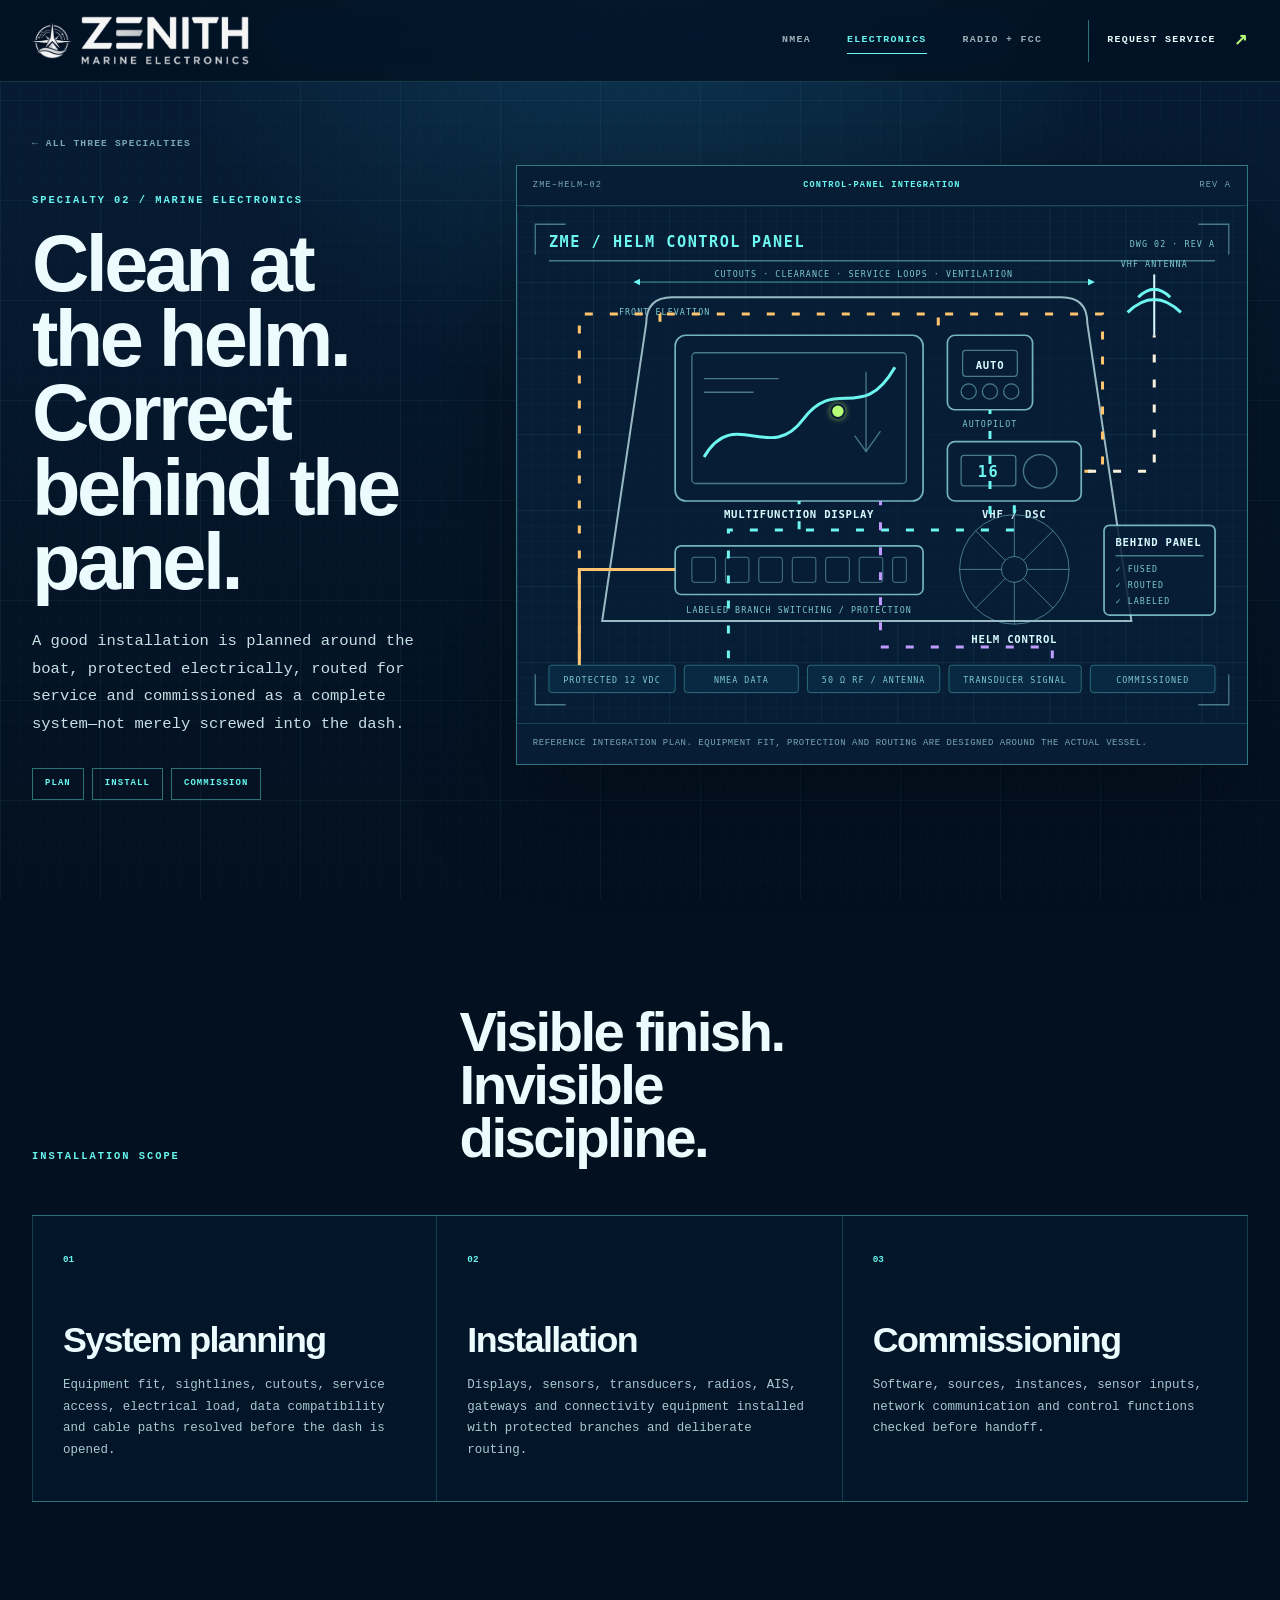
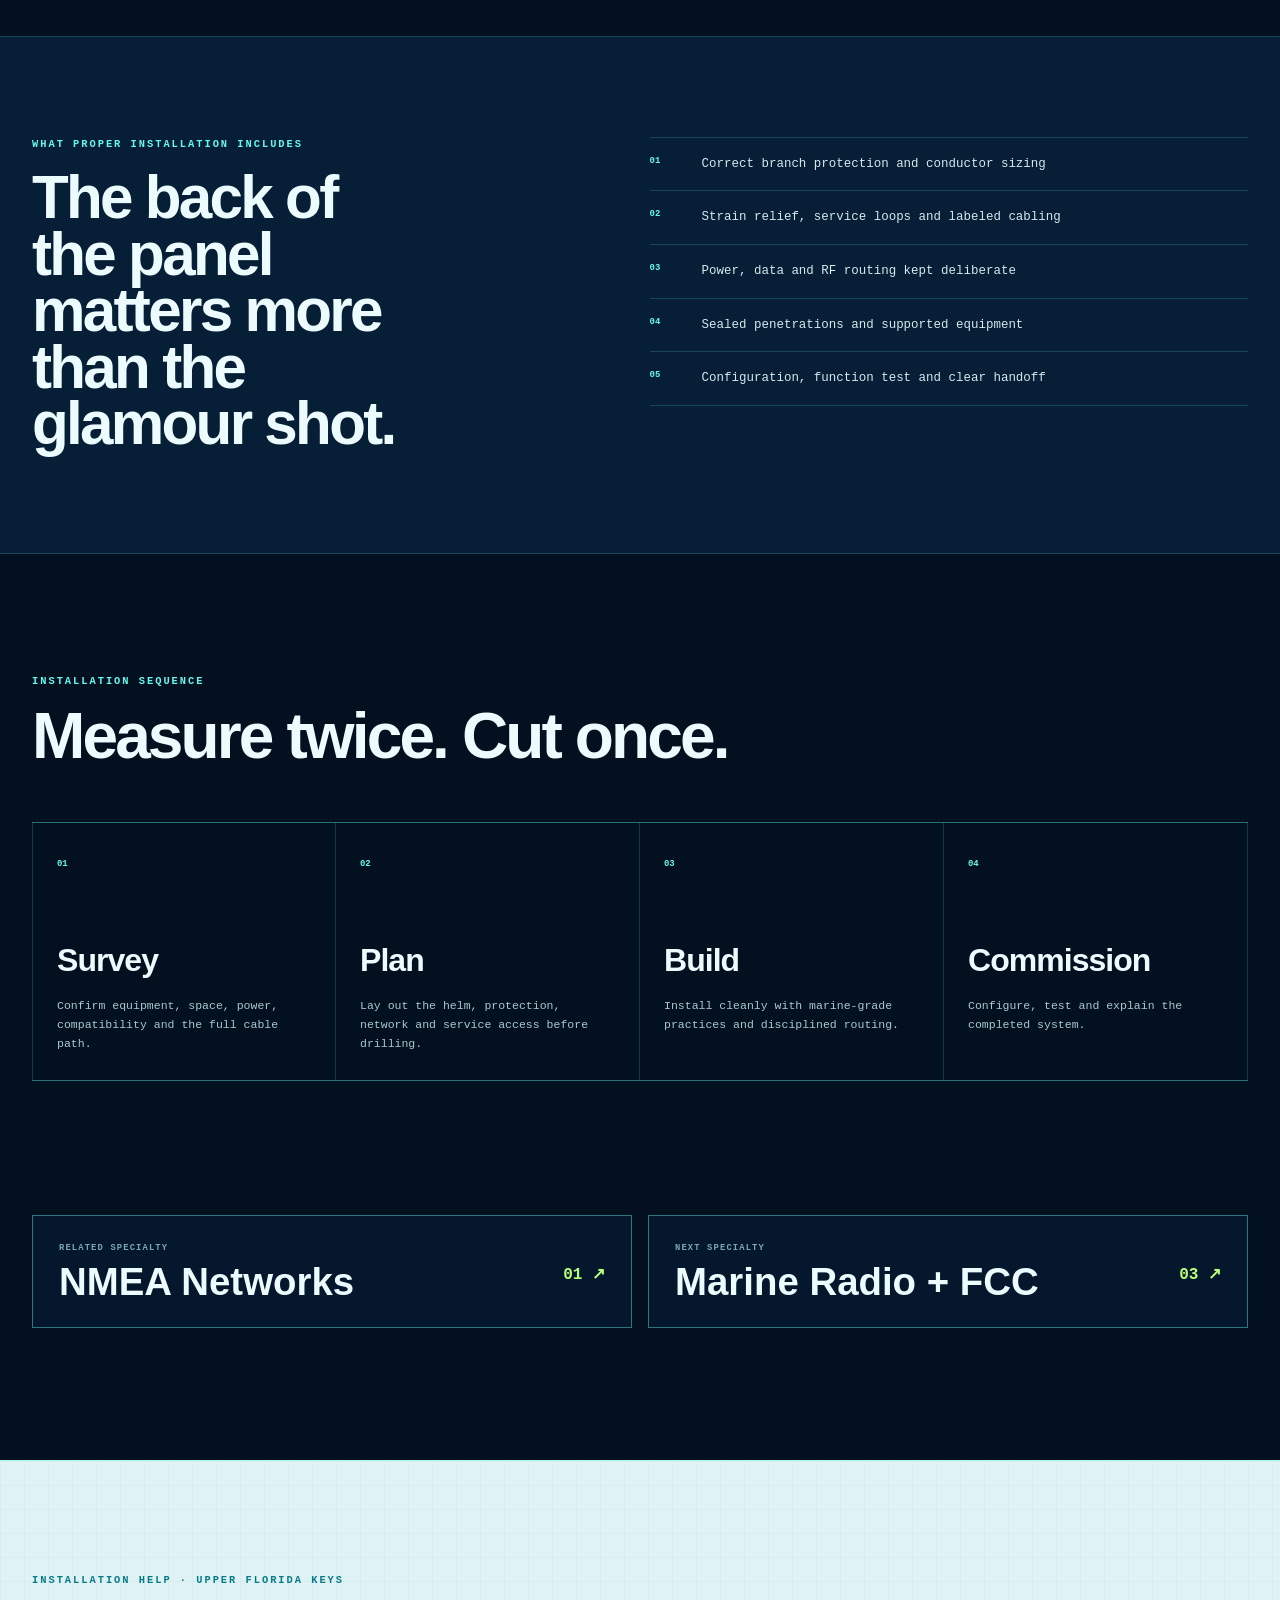
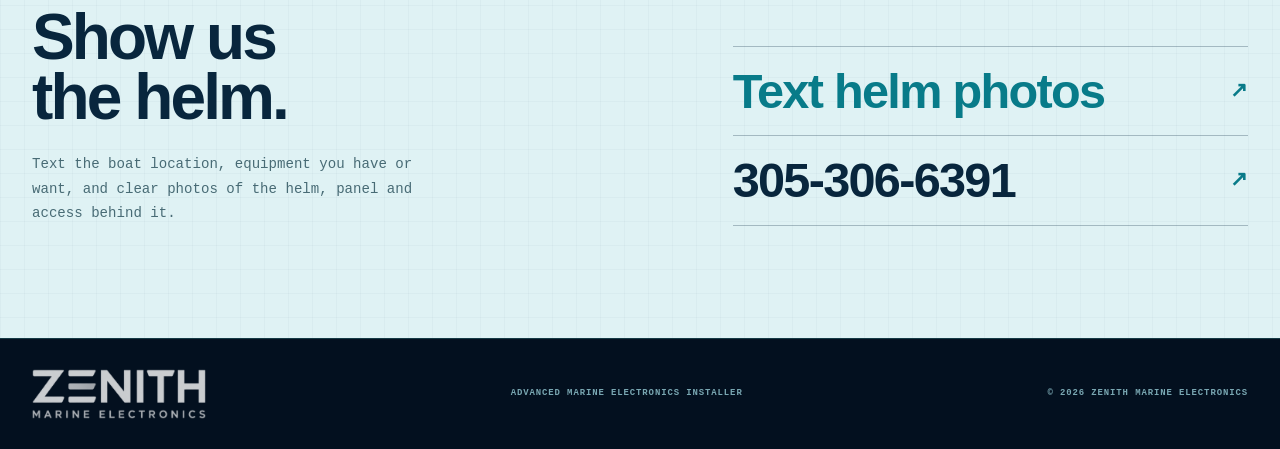
==== marine-electronics.html @ cbc8149f "Rebuild Zenith as a multi-page blueprint site" ====
<!doctype html>
<html lang="en">
<head>
  <meta charset="utf-8">
  <meta name="viewport" content="width=device-width, initial-scale=1, viewport-fit=cover">
  <meta name="theme-color" content="#071d36">
  <meta name="description" content="Marine electronics planning, installation and commissioning in Key Largo, Tavernier and Islamorada by an Advanced Marine Electronics Installer.">
  <meta property="og:type" content="website"><meta property="og:title" content="Marine Electronics Installation | Zenith"><meta property="og:description" content="Clean at the helm. Protected, routed, labeled and tested behind the panel."><meta property="og:url" content="https://zenithmarineelectronics.com/marine-electronics.html"><meta property="og:image" content="https://zenithmarineelectronics.com/assets/images/social.webp"><meta name="twitter:card" content="summary_large_image">
  <title>Marine Electronics Installation | Zenith Marine Electronics</title>
  <link rel="canonical" href="https://zenithmarineelectronics.com/marine-electronics.html"><link rel="icon" href="assets/brand/favicon.png" type="image/png"><link rel="stylesheet" href="styles.css?v=5">
  <script type="application/ld+json">{"@context":"https://schema.org","@type":"Service","name":"Marine electronics installation and commissioning","provider":{"@type":"ProfessionalService","name":"Zenith Marine Electronics","telephone":"+1-305-306-6391"},"areaServed":["Key Largo, Florida","Tavernier, Florida","Islamorada, Florida"],"url":"https://zenithmarineelectronics.com/marine-electronics.html"}</script>
</head>
<body class="detail-page" data-page="electronics">
  <a class="skip-link" href="#main">Skip to content</a><div class="blueprint-grid" aria-hidden="true"></div><div class="scan-line" aria-hidden="true"></div>
  <header class="site-header" data-header><div class="header-inner shell"><a class="brand" href="index.html" aria-label="Zenith Marine Electronics home"><img class="brand-mark" src="assets/brand/zenith-mark.webp" alt="" width="706" height="686"><img class="brand-wordmark" src="assets/brand/zenith-wordmark.webp" alt="Zenith Marine Electronics" width="900" height="259"></a><nav class="primary-nav" aria-label="Primary navigation"><a href="nmea-networks.html">NMEA</a><a href="marine-electronics.html" aria-current="page">Electronics</a><a href="marine-radio-fcc.html">Radio + FCC</a></nav><a class="header-cta track" href="sms:+13053066391?body=Hi%20Zenith%2C%20I%20need%20marine%20electronics%20installed.%20Boat%20location%3A%20" data-event="header_text">Request service <span aria-hidden="true">↗</span></a></div></header>

  <main id="main">
    <section class="detail-hero shell" aria-labelledby="page-title">
      <div class="detail-heading" data-reveal><a class="back-link" href="index.html">← All three specialties</a><p class="eyebrow">Specialty 02 / Marine electronics</p><h1 id="page-title">Clean at the helm. Correct behind the panel.</h1><p class="detail-lede">A good installation is planned around the boat, protected electrically, routed for service and commissioned as a complete system—not merely screwed into the dash.</p><ul class="detail-tags" aria-label="Marine electronics services"><li>Plan</li><li>Install</li><li>Commission</li></ul></div>
      <figure class="hero-blueprint" data-blueprint data-reveal><div class="blueprint-toolbar"><span>ZME–HELM–02</span><b>Control-panel integration</b><span>Rev A</span></div><img src="assets/diagrams/helm-panel.svg" alt="Technical front elevation of an integrated marine helm showing protected power, NMEA data, VHF antenna and transducer paths" width="960" height="680"><figcaption>Reference integration plan. Equipment fit, protection and routing are designed around the actual vessel.</figcaption></figure>
    </section>

    <section class="scope-section shell" aria-labelledby="scope-title"><div class="section-heading compact"><p class="eyebrow">Installation scope</p><h2 id="scope-title">Visible finish. Invisible discipline.</h2></div><div class="scope-grid"><article data-reveal><span>01</span><h3>System planning</h3><p>Equipment fit, sightlines, cutouts, service access, electrical load, data compatibility and cable paths resolved before the dash is opened.</p></article><article data-reveal><span>02</span><h3>Installation</h3><p>Displays, sensors, transducers, radios, AIS, gateways and connectivity equipment installed with protected branches and deliberate routing.</p></article><article data-reveal><span>03</span><h3>Commissioning</h3><p>Software, sources, instances, sensor inputs, network communication and control functions checked before handoff.</p></article></div></section>

    <section class="fault-board"><div class="shell fault-board-inner"><div><p class="eyebrow">What proper installation includes</p><h2>The back of the panel matters more than the glamour shot.</h2></div><ul><li><span>01</span>Correct branch protection and conductor sizing</li><li><span>02</span>Strain relief, service loops and labeled cabling</li><li><span>03</span>Power, data and RF routing kept deliberate</li><li><span>04</span>Sealed penetrations and supported equipment</li><li><span>05</span>Configuration, function test and clear handoff</li></ul></div></section>

    <section class="process-sheet shell" aria-labelledby="process-title"><p class="eyebrow">Installation sequence</p><h2 id="process-title">Measure twice. Cut once.</h2><ol><li><span>01</span><strong>Survey</strong><p>Confirm equipment, space, power, compatibility and the full cable path.</p></li><li><span>02</span><strong>Plan</strong><p>Lay out the helm, protection, network and service access before drilling.</p></li><li><span>03</span><strong>Build</strong><p>Install cleanly with marine-grade practices and disciplined routing.</p></li><li><span>04</span><strong>Commission</strong><p>Configure, test and explain the completed system.</p></li></ol></section>

    <nav class="service-switcher shell" aria-label="Other Zenith specialties"><a href="nmea-networks.html"><span>Related specialty</span><strong>NMEA Networks</strong><b>01 ↗</b></a><a href="marine-radio-fcc.html"><span>Next specialty</span><strong>Marine Radio + FCC</strong><b>03 ↗</b></a></nav>

    <section class="contact-sheet" aria-labelledby="contact-title"><div class="shell contact-sheet-inner"><div><p class="eyebrow">Installation help · Upper Florida Keys</p><h2 id="contact-title">Show us the helm.</h2><p>Text the boat location, equipment you have or want, and clear photos of the helm, panel and access behind it.</p></div><div class="contact-actions"><a class="contact-primary track" href="sms:+13053066391?body=Hi%20Zenith%2C%20I%20need%20marine%20electronics%20installed.%20Boat%20location%3A%20" data-event="electronics_text"><span>Text helm photos</span><b aria-hidden="true">↗</b></a><a class="track" href="tel:+13053066391" data-event="contact_call"><span>305-306-6391</span><b aria-hidden="true">↗</b></a></div></div></section>
  </main>

  <footer class="site-footer"><div class="shell footer-inner"><a href="index.html"><img src="assets/brand/zenith-wordmark.webp" alt="Zenith Marine Electronics" width="900" height="259" loading="lazy"></a><p>Advanced Marine Electronics Installer</p><p>© <span data-year></span> Zenith Marine Electronics</p></div></footer>
  <script src="script.js?v=5" defer></script>
</body>
</html>
---- styles.css ----
@layer reset, tokens, base, header, home, cards, detail, contact, motion, responsive;

@layer reset {
  *, *::before, *::after { box-sizing: border-box; min-width: 0; }
  html { width: 100%; overflow-x: clip; scroll-behavior: smooth; }
  body, h1, h2, h3, p, ul, ol, figure { margin: 0; }
  ul, ol { padding: 0; }
  img, svg { display: block; max-width: 100%; }
  img { height: auto; }
  a { color: inherit; }
  button, a { -webkit-tap-highlight-color: transparent; }
}

@layer tokens {
  :root {
    --navy-950: #03101f;
    --navy-900: #071d36;
    --navy-850: #08243f;
    --navy-800: #0a2b49;
    --navy-700: #0d385b;
    --cyan: #68f7f0;
    --cyan-soft: #a9f5f6;
    --blue-line: rgba(104, 247, 240, .18);
    --blue-line-strong: rgba(104, 247, 240, .42);
    --white: #ecfbfd;
    --mist: #a9cad1;
    --muted: #79a7b2;
    --lime: #b8ff78;
    --amber: #ffc56e;
    --paper: #dff2f4;
    --paper-ink: #08263d;
    --shell: min(1320px, calc(100% - 64px));
    --ease: cubic-bezier(.22, 1, .36, 1);
  }
}

@layer base {
  body {
    width: 100%;
    overflow-x: clip;
    background: var(--navy-950);
    color: var(--white);
    font-family: ui-monospace, SFMono-Regular, Menlo, Monaco, Consolas, "Liberation Mono", monospace;
    line-height: 1.5;
    -webkit-font-smoothing: antialiased;
    text-rendering: optimizeLegibility;
  }

  body::before {
    position: fixed;
    inset: 0;
    z-index: -3;
    background:
      radial-gradient(circle at 50% -10%, rgba(31, 116, 154, .34), transparent 42%),
      linear-gradient(180deg, var(--navy-900), var(--navy-950));
    content: "";
  }

  .blueprint-grid {
    position: fixed;
    inset: 0;
    z-index: -2;
    opacity: .62;
    background-image:
      linear-gradient(rgba(104, 247, 240, .035) 1px, transparent 1px),
      linear-gradient(90deg, rgba(104, 247, 240, .035) 1px, transparent 1px),
      linear-gradient(rgba(104, 247, 240, .06) 1px, transparent 1px),
      linear-gradient(90deg, rgba(104, 247, 240, .06) 1px, transparent 1px);
    background-size: 20px 20px, 20px 20px, 100px 100px, 100px 100px;
    pointer-events: none;
  }

  .scan-line {
    position: fixed;
    z-index: -1;
    inset: -30% 0 auto;
    height: 24vh;
    opacity: .13;
    background: linear-gradient(180deg, transparent, rgba(104, 247, 240, .16), transparent);
    animation: page-scan 14s linear infinite;
    pointer-events: none;
  }

  h1, h2, h3 {
    font-family: "Avenir Next Condensed", "Arial Narrow", "Helvetica Neue", Arial, sans-serif;
    font-weight: 800;
    letter-spacing: -.045em;
    line-height: .94;
  }

  h2 { font-size: clamp(3rem, 5vw, 5.4rem); }
  p { color: var(--mist); }
  .shell { width: var(--shell); margin-inline: auto; }
  .eyebrow { color: var(--cyan); font-size: .65rem; font-weight: 850; letter-spacing: .19em; text-transform: uppercase; }
  :focus-visible { outline: 3px solid var(--lime); outline-offset: 5px; }
  ::selection { background: var(--cyan); color: var(--navy-950); }

  .skip-link {
    position: fixed;
    left: 16px;
    top: 16px;
    z-index: 500;
    transform: translateY(-180%);
    padding: 11px 16px;
    background: var(--lime);
    color: var(--navy-950);
    font-weight: 800;
    text-decoration: none;
  }

  .keyboard-nav .skip-link:focus-visible { transform: none; }
}

@layer header {
  .site-header {
    position: fixed;
    inset: 0 0 auto;
    z-index: 200;
    height: 82px;
    border-bottom: 1px solid rgba(104, 247, 240, .17);
    background: rgba(3, 16, 31, .78);
    -webkit-backdrop-filter: blur(20px) saturate(125%);
    backdrop-filter: blur(20px) saturate(125%);
    transition: height .35s var(--ease), background .35s var(--ease);
  }

  .site-header.is-scrolled { height: 68px; background: rgba(3, 16, 31, .94); }
  .header-inner { display: grid; grid-template-columns: auto 1fr auto; align-items: center; gap: 32px; height: 100%; }
  .brand { display: flex; align-items: center; gap: 10px; text-decoration: none; }
  .brand-mark { width: 39px; height: 39px; object-fit: contain; filter: brightness(0) invert(1); }
  .brand-wordmark { width: 168px; filter: brightness(0) invert(1); }
  .primary-nav { display: flex; justify-content: flex-end; gap: 8px; }
  .primary-nav a {
    position: relative;
    padding: 10px 14px;
    color: rgba(236, 251, 253, .68);
    font-size: .62rem;
    font-weight: 850;
    letter-spacing: .13em;
    text-decoration: none;
    text-transform: uppercase;
  }
  .primary-nav a::before { position: absolute; inset: auto 14px 4px; height: 1px; transform: scaleX(0); background: var(--cyan); content: ""; transition: transform .25s ease; }
  .primary-nav a:hover::before, .primary-nav a[aria-current="page"]::before { transform: scaleX(1); }
  .primary-nav a[aria-current="page"] { color: var(--cyan); }
  .header-cta { display: inline-flex; align-items: center; gap: 18px; min-height: 42px; padding-left: 18px; border-left: 1px solid var(--blue-line-strong); color: var(--white); font-size: .62rem; font-weight: 850; letter-spacing: .13em; text-decoration: none; text-transform: uppercase; }
  .header-cta span { color: var(--lime); font-size: 1rem; transition: transform .25s ease; }
  .header-cta:hover span { transform: translate(3px, -3px); }
}

@layer home {
  .home-hero { padding: 120px 0 28px; }
  .drawing-meta { display: grid; grid-template-columns: auto 1fr auto 1fr auto; align-items: center; gap: 14px; color: var(--muted); font-size: .57rem; font-weight: 800; letter-spacing: .14em; text-transform: uppercase; }
  .drawing-meta i { height: 1px; background: var(--blue-line); }
  .home-hero-grid { display: grid; grid-template-columns: 1.25fr .75fr; align-items: end; gap: clamp(60px, 9vw, 140px); padding-top: 26px; }
  .home-hero h1 { max-width: 15ch; margin-top: 14px; font-size: clamp(4.4rem, 6.8vw, 7.2rem); }
  .home-hero h1 em { color: var(--cyan); font-style: normal; }
  .hero-brief { max-width: 43ch; padding: 22px 0 8px 24px; border-left: 1px solid var(--blue-line-strong); }
  .hero-brief p { font-size: 1rem; line-height: 1.72; }
  .hero-brief a { display: inline-flex; gap: 16px; margin-top: 24px; color: var(--cyan); font-size: .62rem; font-weight: 850; letter-spacing: .13em; text-decoration: none; text-transform: uppercase; }

  .specialties { padding: 28px 0 130px; }
  .section-heading { display: grid; grid-template-columns: .9fr 1fr .7fr; align-items: end; gap: 48px; margin-bottom: 28px; }
  .section-heading h2 { font-size: clamp(3rem, 4.4vw, 4.8rem); }
  .section-heading > p:last-child { max-width: 38ch; font-size: .86rem; line-height: 1.7; }

  .credential-rail { position: relative; border-block: 1px solid var(--blue-line); background: rgba(8, 36, 63, .78); }
  .credential-rail::before { position: absolute; inset: 0; opacity: .28; background-image: repeating-linear-gradient(135deg, transparent 0 18px, rgba(104,247,240,.04) 18px 19px); content: ""; pointer-events: none; }
  .credential-rail-inner { position: relative; display: grid; grid-template-columns: 1fr 150px 1.25fr; align-items: center; gap: clamp(34px, 6vw, 90px); padding-block: 82px; }
  .credential-intro h2 { max-width: 12ch; margin-top: 16px; font-size: clamp(2.5rem, 4vw, 4.4rem); }
  .nmea-seal { display: grid; place-items: center; aspect-ratio: 1; padding: 13px; border: 1px solid var(--blue-line-strong); background: #fff; }
  .nmea-seal img { width: 100%; height: 100%; object-fit: contain; }
  .credential-rail ul { list-style: none; border-bottom: 1px solid var(--blue-line); }
  .credential-rail li { display: grid; grid-template-columns: 34px 1fr; gap: 12px; padding: 14px 0; border-top: 1px solid var(--blue-line); color: #d3e9ed; font-size: .72rem; line-height: 1.45; }
  .credential-rail li span { color: var(--cyan); font-size: .58rem; font-weight: 850; }
}

@layer cards {
  .focus-grid { display: grid; grid-template-columns: repeat(3, 1fr); gap: 18px; }
  .focus-card { position: relative; border: 1px solid var(--blue-line-strong); background: rgba(7, 29, 54, .82); box-shadow: 0 25px 70px rgba(0,0,0,.22); transition: transform .45s var(--ease), border-color .3s ease, box-shadow .45s var(--ease); }
  .focus-card::before { position: absolute; inset: 0; z-index: 1; opacity: 0; background: radial-gradient(circle at var(--pointer-x, 50%) var(--pointer-y, 50%), rgba(104,247,240,.12), transparent 36%); content: ""; pointer-events: none; transition: opacity .3s ease; }
  .focus-card:hover { z-index: 2; transform: translateY(-8px); border-color: rgba(104,247,240,.72); box-shadow: 0 35px 90px rgba(0,0,0,.32), 0 0 60px rgba(104,247,240,.07); }
  .focus-card:hover::before { opacity: 1; }
  .focus-card > a { position: relative; z-index: 2; display: flex; flex-direction: column; min-height: 100%; color: inherit; text-decoration: none; }
  .focus-card-header { display: flex; justify-content: space-between; gap: 20px; padding: 15px 17px; border-bottom: 1px solid var(--blue-line); }
  .drawing-number, .status-dot { color: var(--cyan); font-size: .54rem; font-weight: 850; letter-spacing: .13em; text-transform: uppercase; }
  .status-dot { display: inline-flex; align-items: center; gap: 8px; color: var(--muted); }
  .status-dot::before { width: 6px; height: 6px; border-radius: 50%; background: var(--lime); box-shadow: 0 0 12px var(--lime); content: ""; }
  .focus-diagram { position: relative; overflow: hidden; aspect-ratio: 1.42 / 1; border-bottom: 1px solid var(--blue-line); background: var(--navy-900); }
  .focus-diagram::after { position: absolute; inset: -30% 0 auto; height: 34%; opacity: 0; background: linear-gradient(180deg, transparent, rgba(104,247,240,.12), transparent); content: ""; transition: opacity .3s ease; }
  .focus-card:hover .focus-diagram::after { opacity: 1; animation: card-scan 2.7s linear infinite; }
  .focus-diagram img { width: 100%; height: 100%; object-fit: cover; transform: scale(1.015); transition: transform .55s var(--ease), filter .45s ease; }
  .focus-card:hover .focus-diagram img { transform: scale(1.045); filter: brightness(1.08); }
  .focus-card-copy { display: flex; flex: 1; flex-direction: column; padding: 24px 23px 22px; }
  .focus-card-copy h3 { margin-top: 10px; font-size: clamp(2.1rem, 2.7vw, 3rem); }
  .focus-card-copy > p:nth-of-type(2) { min-height: 5.2em; margin-top: 16px; font-size: .78rem; line-height: 1.7; }
  .open-link { display: flex; justify-content: space-between; gap: 16px; margin-top: auto; padding-top: 24px; color: var(--cyan); font-size: .6rem; font-weight: 850; letter-spacing: .13em; text-transform: uppercase; }
  .open-link b { color: var(--lime); font-size: .85rem; transition: transform .25s ease; }
  .focus-card:hover .open-link b { transform: translate(3px, -3px); }
  .corner { position: absolute; z-index: 4; width: 16px; height: 16px; pointer-events: none; }
  .corner::before, .corner::after { position: absolute; background: var(--cyan); content: ""; }
  .corner::before { width: 100%; height: 1px; }.corner::after { width: 1px; height: 100%; }
  .corner-tl { top: -1px; left: -1px; }.corner-tr { top: -1px; right: -1px; transform: rotate(90deg); }.corner-br { right: -1px; bottom: -1px; transform: rotate(180deg); }.corner-bl { bottom: -1px; left: -1px; transform: rotate(270deg); }
}

@layer detail {
  .detail-hero { display: grid; grid-template-columns: .7fr 1.3fr; align-items: center; gap: clamp(48px, 7vw, 104px); min-height: 850px; padding: 130px 0 88px; }
  .back-link { display: inline-block; margin-bottom: 42px; color: var(--muted); font-size: .6rem; font-weight: 800; letter-spacing: .12em; text-decoration: none; text-transform: uppercase; }
  .back-link:hover { color: var(--cyan); }
  .detail-heading h1 { max-width: 11ch; margin-top: 18px; font-size: clamp(4.1rem, 6.2vw, 7rem); }
  .detail-lede { max-width: 43ch; margin-top: 28px; color: #c7e0e5; font-size: .97rem; line-height: 1.78; }
  .detail-tags { display: flex; flex-wrap: wrap; gap: 8px; margin-top: 30px; list-style: none; }
  .detail-tags li { padding: 8px 12px; border: 1px solid var(--blue-line-strong); color: var(--cyan); font-size: .56rem; font-weight: 850; letter-spacing: .12em; text-transform: uppercase; }
  .license-badge { display: inline-flex; align-items: center; gap: 10px; margin-top: 22px; color: var(--lime); font-size: .58rem; font-weight: 850; letter-spacing: .12em; text-transform: uppercase; }
  .license-badge span { display: grid; place-items: center; width: 22px; height: 22px; border: 1px solid rgba(184,255,120,.5); border-radius: 50%; }

  .hero-blueprint { position: relative; overflow: hidden; border: 1px solid var(--blue-line-strong); background: var(--navy-900); box-shadow: 0 34px 100px rgba(0,0,0,.32); }
  .hero-blueprint::after { position: absolute; inset: -30% 0 auto; height: 26%; opacity: .3; background: linear-gradient(180deg, transparent, rgba(104,247,240,.13), transparent); content: ""; animation: blueprint-scan 6.4s linear infinite; pointer-events: none; }
  .blueprint-toolbar { display: grid; grid-template-columns: 1fr auto 1fr; gap: 12px; padding: 13px 16px; border-bottom: 1px solid var(--blue-line); color: var(--muted); font-size: .54rem; letter-spacing: .13em; text-transform: uppercase; }
  .blueprint-toolbar b { color: var(--cyan); font-weight: 850; text-align: center; }.blueprint-toolbar span:last-child { text-align: right; }
  .hero-blueprint img { width: 100%; }
  .hero-blueprint figcaption { padding: 13px 16px; border-top: 1px solid var(--blue-line); color: var(--muted); font-size: .56rem; letter-spacing: .06em; line-height: 1.5; text-transform: uppercase; }

  .scope-section { padding: 118px 0 134px; }
  .section-heading.compact { grid-template-columns: .65fr 1.35fr; margin-bottom: 50px; }
  .section-heading.compact h2 { max-width: 13ch; }
  .scope-grid { display: grid; grid-template-columns: repeat(3, 1fr); border-top: 1px solid var(--blue-line-strong); border-bottom: 1px solid var(--blue-line-strong); }
  .scope-grid article { min-height: 285px; padding: 30px; border-right: 1px solid var(--blue-line); background: rgba(7,29,54,.42); }
  .scope-grid article:first-child { border-left: 1px solid var(--blue-line); }
  .scope-grid article > span { color: var(--cyan); font-size: .58rem; font-weight: 850; }
  .scope-grid h3 { margin-top: 54px; font-size: clamp(2rem, 2.8vw, 3rem); }
  .scope-grid p { margin-top: 18px; font-size: .78rem; line-height: 1.72; }

  .fault-board { border-block: 1px solid var(--blue-line); background: rgba(8,36,63,.76); }
  .fault-board-inner { display: grid; grid-template-columns: .9fr 1.1fr; gap: clamp(60px, 10vw, 150px); align-items: start; padding-block: 100px; }
  .fault-board h2 { max-width: 11ch; margin-top: 18px; font-size: clamp(3rem, 4.7vw, 5rem); }
  .fault-board ul { list-style: none; border-bottom: 1px solid var(--blue-line); }
  .fault-board li { display: grid; grid-template-columns: 38px 1fr; gap: 14px; padding: 17px 0; border-top: 1px solid var(--blue-line); color: #d6e9ed; font-size: .78rem; line-height: 1.5; }
  .fault-board li span { color: var(--cyan); font-size: .56rem; font-weight: 850; }

  .process-sheet { padding: 120px 0 134px; }
  .process-sheet h2 { margin-top: 16px; }
  .process-sheet ol { display: grid; grid-template-columns: repeat(4, 1fr); margin-top: 56px; border-block: 1px solid var(--blue-line-strong); list-style: none; }
  .process-sheet li { min-height: 250px; padding: 27px 24px; border-right: 1px solid var(--blue-line); }
  .process-sheet li:first-child { border-left: 1px solid var(--blue-line); }
  .process-sheet li > span { color: var(--cyan); font-size: .56rem; font-weight: 850; }
  .process-sheet strong { display: block; margin-top: 62px; color: var(--white); font-family: "Avenir Next Condensed", "Arial Narrow", sans-serif; font-size: 2rem; letter-spacing: -.03em; }
  .process-sheet li p { margin-top: 12px; font-size: .72rem; line-height: 1.65; }

  .service-switcher { display: grid; grid-template-columns: 1fr 1fr; gap: 16px; padding-bottom: 132px; }
  .service-switcher a { display: grid; grid-template-columns: 1fr auto; gap: 8px 20px; padding: 26px; border: 1px solid var(--blue-line-strong); background: rgba(7,29,54,.6); text-decoration: none; transition: transform .3s var(--ease), border-color .3s ease, background .3s ease; }
  .service-switcher a:hover { transform: translateY(-4px); border-color: var(--cyan); background: rgba(10,43,73,.82); }
  .service-switcher span { grid-column: 1 / -1; color: var(--muted); font-size: .55rem; font-weight: 850; letter-spacing: .13em; text-transform: uppercase; }
  .service-switcher strong { font-family: "Avenir Next Condensed", "Arial Narrow", sans-serif; font-size: clamp(2rem,3vw,3rem); line-height: 1; }
  .service-switcher b { color: var(--lime); }
}

@layer contact {
  .contact-sheet { position: relative; border-top: 1px solid var(--blue-line-strong); background: var(--paper); color: var(--paper-ink); }
  .contact-sheet::before { position: absolute; inset: 0; opacity: .42; background-image: linear-gradient(rgba(8,38,61,.07) 1px, transparent 1px), linear-gradient(90deg, rgba(8,38,61,.07) 1px, transparent 1px); background-size: 24px 24px; content: ""; pointer-events: none; }
  .contact-sheet-inner { position: relative; display: grid; grid-template-columns: 1fr .9fr; align-items: end; gap: clamp(60px, 10vw, 150px); padding-block: 112px; }
  .contact-sheet .eyebrow { color: #087b89; }
  .contact-sheet h2 { max-width: 9ch; margin-top: 18px; color: var(--paper-ink); }
  .contact-sheet p:last-child { max-width: 45ch; margin-top: 25px; color: #486b75; font-size: .88rem; line-height: 1.75; }
  .contact-actions { border-bottom: 1px solid rgba(8,38,61,.28); }
  .contact-actions a { display: flex; align-items: center; justify-content: space-between; gap: 24px; padding: 20px 0; border-top: 1px solid rgba(8,38,61,.28); color: var(--paper-ink); text-decoration: none; }
  .contact-actions span { font-family: "Avenir Next Condensed", "Arial Narrow", sans-serif; font-size: clamp(2.2rem, 3.8vw, 4rem); font-weight: 800; letter-spacing: -.035em; line-height: 1; }
  .contact-actions b { color: #087b89; font-size: 1.3rem; transition: transform .25s ease; }
  .contact-actions a:hover b { transform: translate(4px, -4px); }
  .contact-primary span { color: #087b89; }

  .site-footer { border-top: 1px solid var(--blue-line); background: var(--navy-950); }
  .footer-inner { display: grid; grid-template-columns: auto 1fr auto; align-items: center; gap: 34px; padding-block: 30px; }
  .footer-inner a { display: block; }
  .footer-inner img { width: 174px; filter: brightness(0) invert(1); opacity: .82; }
  .footer-inner p { color: var(--muted); font-size: .56rem; font-weight: 750; letter-spacing: .1em; text-transform: uppercase; }
  .footer-inner p:nth-child(2) { text-align: center; }
}

@layer motion {
  @keyframes page-scan { to { transform: translateY(160vh); } }
  @keyframes card-scan { to { transform: translateY(420%); } }
  @keyframes blueprint-scan { to { transform: translateY(510%); } }
  .js [data-reveal] { transform: translateY(20px); transition: transform .72s var(--ease); }
  .js [data-reveal].is-visible { transform: none; }
}

@layer responsive {
  @media (max-width: 1120px) {
    :root { --shell: min(100% - 48px, 920px); }
    .focus-grid { grid-template-columns: 1fr; }
    .focus-card > a { display: grid; grid-template-columns: minmax(0, 1.15fr) minmax(300px, .85fr); grid-template-rows: auto 1fr; }
    .focus-card-header { grid-column: 1 / -1; }
    .focus-diagram { grid-column: 1; grid-row: 2; height: 100%; min-height: 330px; aspect-ratio: auto; border-right: 1px solid var(--blue-line); border-bottom: 0; }
    .focus-card-copy { grid-column: 2; grid-row: 2; }
    .focus-card-copy > p:nth-of-type(2) { min-height: 0; }
    .detail-hero { grid-template-columns: 1fr; padding-top: 142px; }
    .detail-heading { max-width: 760px; }
    .detail-heading h1 { max-width: 12ch; }
    .hero-blueprint { width: 100%; }
  }

  @media (max-width: 860px) {
    :root { --shell: min(100% - 36px, 700px); }
    .site-header, .site-header.is-scrolled { height: 104px; }
    .header-inner { grid-template-columns: 1fr auto; grid-template-rows: 60px 43px; gap: 0 18px; }
    .brand { grid-column: 1; grid-row: 1; }
    .header-cta { grid-column: 2; grid-row: 1; }
    .primary-nav { grid-column: 1 / -1; grid-row: 2; justify-content: stretch; border-top: 1px solid rgba(104,247,240,.12); }
    .primary-nav a { flex: 1; text-align: center; }
    .home-hero { padding-top: 140px; }
    .home-hero-grid, .section-heading, .credential-rail-inner, .fault-board-inner, .contact-sheet-inner { grid-template-columns: 1fr; }
    .home-hero-grid { gap: 40px; }
    .hero-brief { max-width: 580px; }
    .section-heading { gap: 18px; }
    .section-heading > p:last-child { max-width: 50ch; }
    .credential-rail-inner { grid-template-columns: 1fr 130px; }
    .credential-rail ul { grid-column: 1 / -1; }
    .scope-grid { grid-template-columns: 1fr; }
    .scope-grid article, .scope-grid article:first-child { min-height: auto; border-left: 1px solid var(--blue-line); border-bottom: 1px solid var(--blue-line); }
    .scope-grid article:last-child { border-bottom: 0; }
    .scope-grid h3 { margin-top: 34px; }
    .process-sheet ol { grid-template-columns: 1fr 1fr; }
    .process-sheet li:nth-child(2) { border-right: 1px solid var(--blue-line); }
    .process-sheet li:nth-child(-n+2) { border-bottom: 1px solid var(--blue-line); }
    .contact-sheet-inner { align-items: start; }
  }

  @media (max-width: 680px) {
    :root { --shell: calc(100% - 28px); }
    .brand-mark { width: 34px; height: 34px; }.brand-wordmark { width: 132px; }
    .header-cta { gap: 7px; padding-left: 11px; font-size: 0; }
    .header-cta::before { font-size: .55rem; letter-spacing: .11em; content: "Request"; }
    .header-cta span { font-size: .82rem; }
    .primary-nav a { padding-inline: 4px; font-size: .53rem; }

    .home-hero { padding: 148px 0 48px; }
    .drawing-meta { grid-template-columns: auto 1fr auto; }.drawing-meta i:nth-of-type(2), .drawing-meta span:nth-of-type(2) { display: none; }
    .home-hero-grid { padding-top: 34px; }
    .home-hero h1 { max-width: 10ch; font-size: clamp(4rem, 20vw, 5.6rem); }
    .hero-brief { padding-left: 17px; }
    .specialties { padding: 46px 0 92px; }
    .section-heading h2 { font-size: 3.15rem; }

    .focus-card > a { display: flex; }
    .focus-diagram { min-height: 0; aspect-ratio: 1.42 / 1; border-right: 0; border-bottom: 1px solid var(--blue-line); }
    .focus-card-copy { min-height: 250px; padding: 22px 19px; }
    .focus-card-copy h3 { font-size: 2.55rem; }
    .focus-card-copy > p:nth-of-type(2) { font-size: .74rem; }
    .focus-card-header { padding-inline: 13px; }
    .status-dot { font-size: .47rem; }

    .credential-rail-inner { grid-template-columns: 1fr 94px; gap: 28px 18px; padding-block: 70px; }
    .credential-intro h2 { font-size: 2.75rem; }
    .credential-rail li { font-size: .68rem; }

    .detail-hero { min-height: 0; gap: 54px; padding: 154px 0 76px; }
    .back-link { margin-bottom: 32px; }
    .detail-heading h1 { margin-top: 16px; font-size: clamp(3.5rem, 16vw, 4.7rem); }
    .detail-lede { font-size: .9rem; }
    .hero-blueprint { width: calc(100% + 12px); margin-left: -6px; }
    .blueprint-toolbar { grid-template-columns: 1fr auto; }.blueprint-toolbar b { display: none; }
    .hero-blueprint figcaption { font-size: .5rem; }
    .scope-section { padding: 88px 0 96px; }
    .section-heading.compact { grid-template-columns: 1fr; }
    .scope-grid article { padding: 26px 23px; }
    .scope-grid h3 { font-size: 2.45rem; }
    .fault-board-inner { gap: 54px; padding-block: 82px; }
    .fault-board h2 { font-size: 3.2rem; }
    .process-sheet { padding: 88px 0 98px; }
    .process-sheet h2 { font-size: 3.2rem; }
    .process-sheet ol { grid-template-columns: 1fr; margin-top: 42px; }
    .process-sheet li, .process-sheet li:first-child, .process-sheet li:nth-child(2) { min-height: 210px; border-left: 1px solid var(--blue-line); border-right: 1px solid var(--blue-line); border-bottom: 1px solid var(--blue-line); }
    .process-sheet li:last-child { border-bottom: 0; }
    .process-sheet strong { margin-top: 42px; }
    .service-switcher { grid-template-columns: 1fr; padding-bottom: 92px; }
    .service-switcher strong { font-size: 2.35rem; }

    .contact-sheet-inner { gap: 56px; padding-block: 86px; }
    .contact-sheet h2 { font-size: 3.8rem; }
    .contact-actions span { font-size: 2.6rem; }
    .footer-inner { grid-template-columns: 1fr; gap: 11px; padding-block: 30px; }
    .footer-inner img { width: 155px; }.footer-inner p:nth-child(2) { text-align: left; }
  }

  @media (max-width: 370px) {
    .brand-wordmark { width: 112px; }.primary-nav a { font-size: .49rem; }.home-hero h1 { font-size: 3.7rem; }.focus-card-copy h3 { font-size: 2.3rem; }.contact-actions span { font-size: 2.35rem; }
  }

  @media (prefers-reduced-motion: reduce) {
    html { scroll-behavior: auto; }
    *, *::before, *::after { animation-duration: .01ms !important; animation-iteration-count: 1 !important; transition-duration: .01ms !important; }
    .scan-line, .hero-blueprint::after, .focus-diagram::after { display: none; }
    .js [data-reveal] { transform: none; }
  }
}
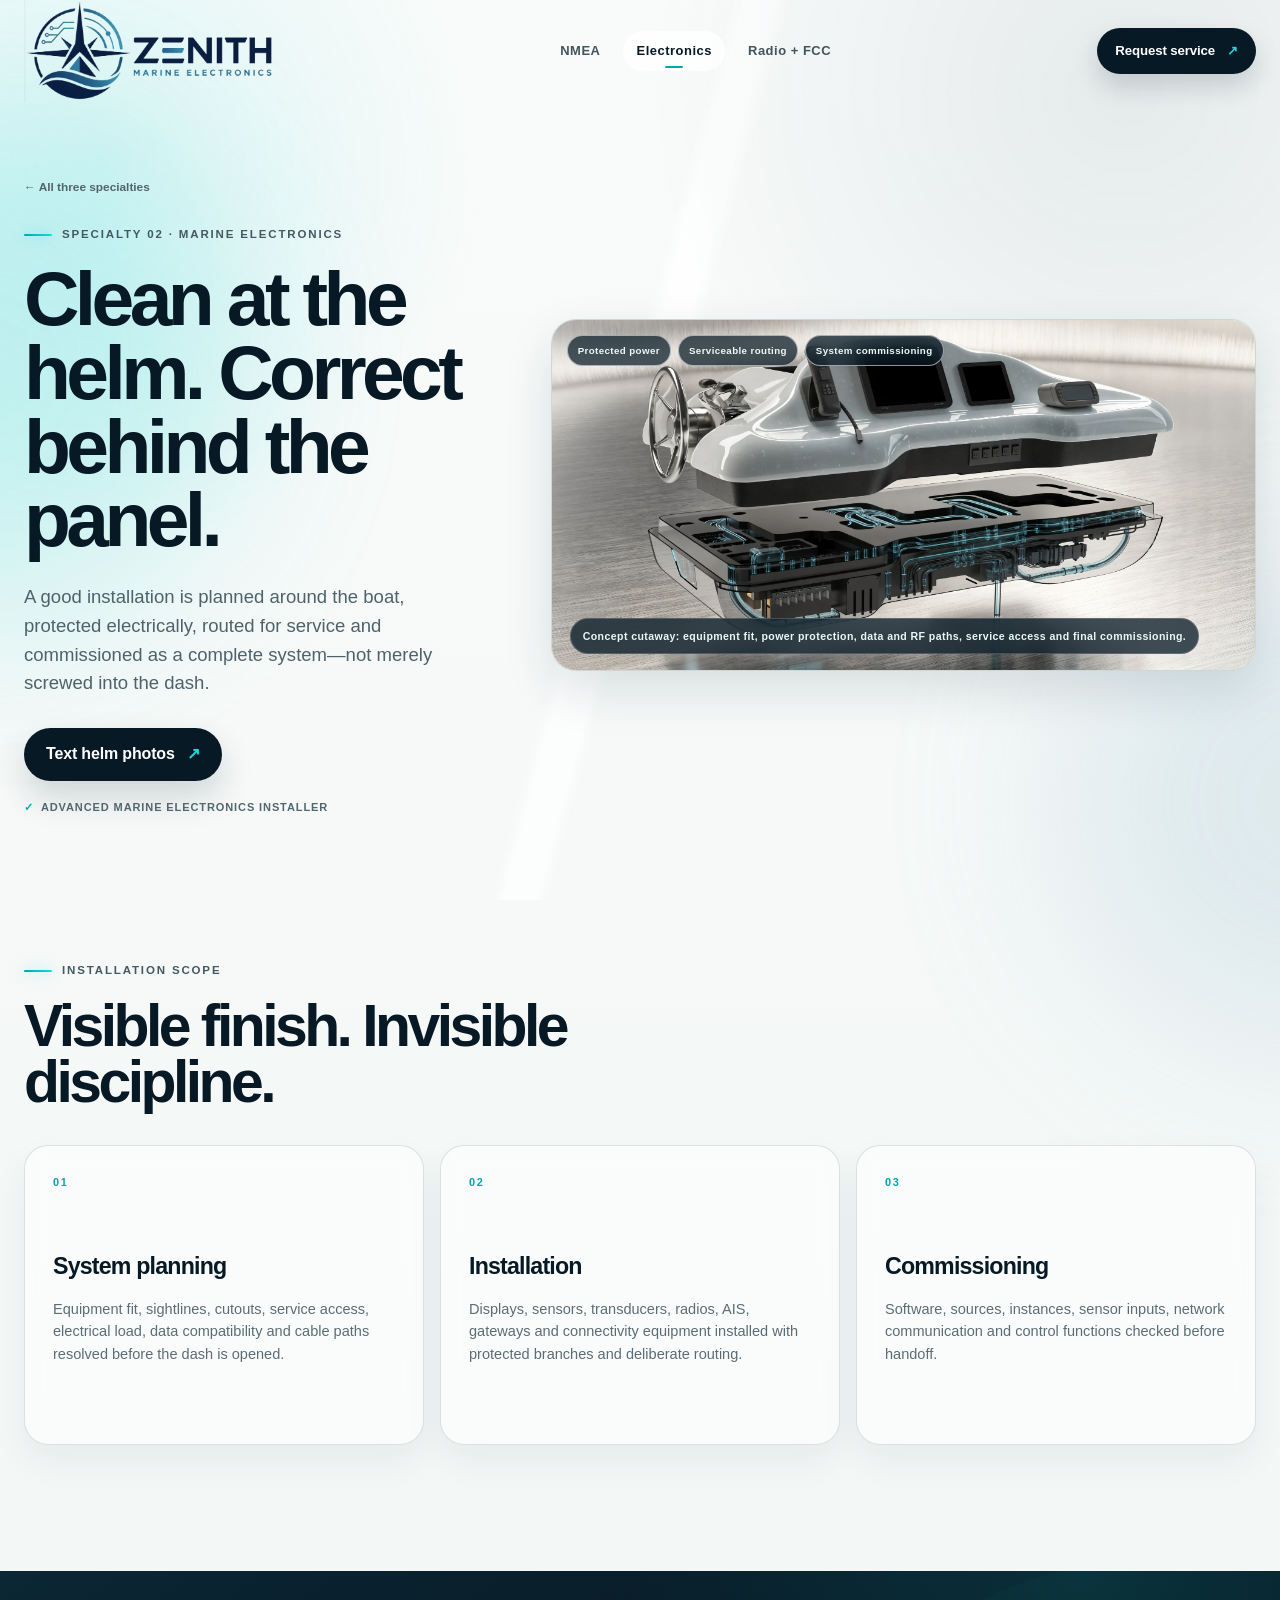
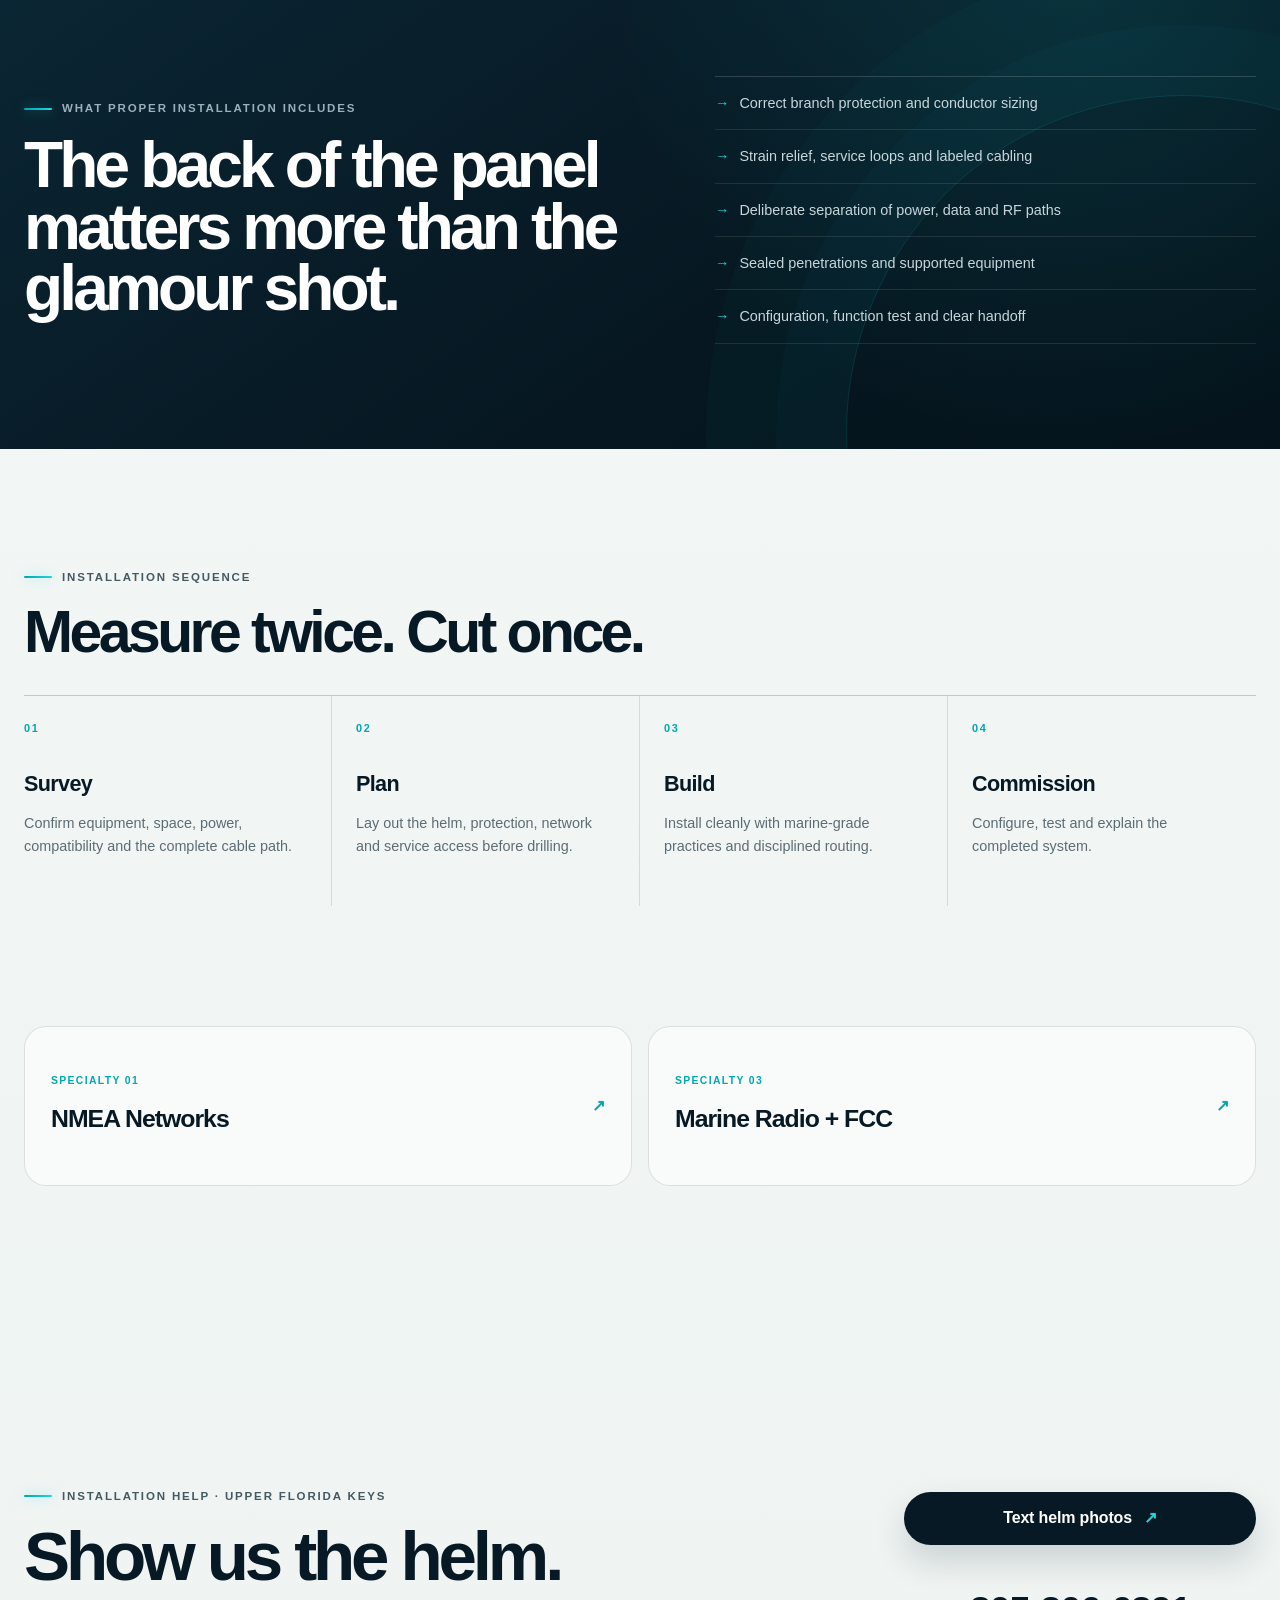
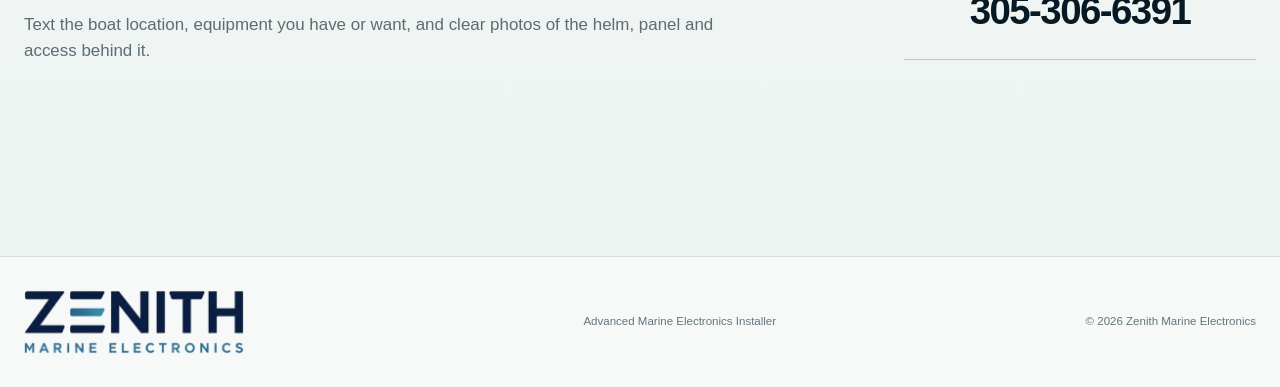
==== commit fc3c514c: "Replace blueprint site with futuristic systems redesign" ====
--- a/marine-electronics.html
+++ b/marine-electronics.html
@@ -3,35 +3,42 @@
 <head>
   <meta charset="utf-8">
   <meta name="viewport" content="width=device-width, initial-scale=1, viewport-fit=cover">
-  <meta name="theme-color" content="#071d36">
+  <meta name="theme-color" content="#f3f7f6">
   <meta name="description" content="Marine electronics planning, installation and commissioning in Key Largo, Tavernier and Islamorada by an Advanced Marine Electronics Installer.">
-  <meta property="og:type" content="website"><meta property="og:title" content="Marine Electronics Installation | Zenith"><meta property="og:description" content="Clean at the helm. Protected, routed, labeled and tested behind the panel."><meta property="og:url" content="https://zenithmarineelectronics.com/marine-electronics.html"><meta property="og:image" content="https://zenithmarineelectronics.com/assets/images/social.webp"><meta name="twitter:card" content="summary_large_image">
+  <meta property="og:type" content="website">
+  <meta property="og:title" content="Marine Electronics Installation | Zenith Marine Electronics">
+  <meta property="og:description" content="Clean at the helm. Protected, routed, serviceable and tested behind the panel.">
+  <meta property="og:url" content="https://zenithmarineelectronics.com/marine-electronics.html">
+  <meta property="og:image" content="https://zenithmarineelectronics.com/assets/images/social.webp">
+  <meta name="twitter:card" content="summary_large_image">
   <title>Marine Electronics Installation | Zenith Marine Electronics</title>
-  <link rel="canonical" href="https://zenithmarineelectronics.com/marine-electronics.html"><link rel="icon" href="assets/brand/favicon.png" type="image/png"><link rel="stylesheet" href="styles.css?v=5">
+  <link rel="canonical" href="https://zenithmarineelectronics.com/marine-electronics.html">
+  <link rel="icon" href="assets/brand/favicon.png" type="image/png">
+  <link rel="stylesheet" href="styles.css?v=6">
   <script type="application/ld+json">{"@context":"https://schema.org","@type":"Service","name":"Marine electronics installation and commissioning","provider":{"@type":"ProfessionalService","name":"Zenith Marine Electronics","telephone":"+1-305-306-6391"},"areaServed":["Key Largo, Florida","Tavernier, Florida","Islamorada, Florida"],"url":"https://zenithmarineelectronics.com/marine-electronics.html"}</script>
 </head>
 <body class="detail-page" data-page="electronics">
-  <a class="skip-link" href="#main">Skip to content</a><div class="blueprint-grid" aria-hidden="true"></div><div class="scan-line" aria-hidden="true"></div>
-  <header class="site-header" data-header><div class="header-inner shell"><a class="brand" href="index.html" aria-label="Zenith Marine Electronics home"><img class="brand-mark" src="assets/brand/zenith-mark.webp" alt="" width="706" height="686"><img class="brand-wordmark" src="assets/brand/zenith-wordmark.webp" alt="Zenith Marine Electronics" width="900" height="259"></a><nav class="primary-nav" aria-label="Primary navigation"><a href="nmea-networks.html">NMEA</a><a href="marine-electronics.html" aria-current="page">Electronics</a><a href="marine-radio-fcc.html">Radio + FCC</a></nav><a class="header-cta track" href="sms:+13053066391?body=Hi%20Zenith%2C%20I%20need%20marine%20electronics%20installed.%20Boat%20location%3A%20" data-event="header_text">Request service <span aria-hidden="true">↗</span></a></div></header>
+  <a class="skip-link" href="#main">Skip to content</a>
+  <div class="ambient ambient-one" aria-hidden="true"></div><div class="ambient ambient-two" aria-hidden="true"></div>
+  <header class="site-header" data-header><div class="header-inner shell"><a class="brand" href="index.html" aria-label="Zenith Marine Electronics home"><img src="assets/brand/zenith-full.webp" alt="Zenith Marine Electronics" width="1500" height="618"></a><nav class="primary-nav" aria-label="Primary navigation"><a href="nmea-networks.html">NMEA</a><a href="marine-electronics.html" aria-current="page">Electronics</a><a href="marine-radio-fcc.html">Radio + FCC</a></nav><a class="header-cta track" href="sms:+13053066391?body=Hi%20Zenith%2C%20I%20need%20marine%20electronics%20installed.%20Boat%20location%3A%20" data-event="header_text">Request service <span aria-hidden="true">↗</span></a></div></header>
 
   <main id="main">
     <section class="detail-hero shell" aria-labelledby="page-title">
-      <div class="detail-heading" data-reveal><a class="back-link" href="index.html">← All three specialties</a><p class="eyebrow">Specialty 02 / Marine electronics</p><h1 id="page-title">Clean at the helm. Correct behind the panel.</h1><p class="detail-lede">A good installation is planned around the boat, protected electrically, routed for service and commissioned as a complete system—not merely screwed into the dash.</p><ul class="detail-tags" aria-label="Marine electronics services"><li>Plan</li><li>Install</li><li>Commission</li></ul></div>
-      <figure class="hero-blueprint" data-blueprint data-reveal><div class="blueprint-toolbar"><span>ZME–HELM–02</span><b>Control-panel integration</b><span>Rev A</span></div><img src="assets/diagrams/helm-panel.svg" alt="Technical front elevation of an integrated marine helm showing protected power, NMEA data, VHF antenna and transducer paths" width="960" height="680"><figcaption>Reference integration plan. Equipment fit, protection and routing are designed around the actual vessel.</figcaption></figure>
+      <div class="detail-copy" data-reveal><a class="back-link" href="index.html#systems">← All three specialties</a><p class="eyebrow"><span></span> Specialty 02 · Marine electronics</p><h1 id="page-title">Clean at the helm. Correct behind the panel.</h1><p class="detail-lede">A good installation is planned around the boat, protected electrically, routed for service and commissioned as a complete system—not merely screwed into the dash.</p><div class="detail-actions"><a class="button button-dark track" href="sms:+13053066391?body=Hi%20Zenith%2C%20I%20need%20marine%20electronics%20installed.%20Boat%20location%3A%20" data-event="electronics_hero_text">Text helm photos <span aria-hidden="true">↗</span></a><span>Advanced Marine Electronics Installer</span></div></div>
+      <figure class="visual-card detail-visual visual-helm" data-parallax data-reveal><picture><source media="(max-width: 700px)" srcset="assets/renders/helm-system-1200.webp"><img src="assets/renders/helm-system-2400.webp" alt="Futuristic conceptual cutaway of an integrated marine helm with displays, radio controls and organized under-panel system architecture" width="2400" height="1200"></picture><div class="helm-legend" aria-label="Installation priorities"><span>Protected power</span><span>Serviceable routing</span><span>System commissioning</span></div><figcaption>Concept cutaway: equipment fit, power protection, data and RF paths, service access and final commissioning.</figcaption></figure>
     </section>
 
-    <section class="scope-section shell" aria-labelledby="scope-title"><div class="section-heading compact"><p class="eyebrow">Installation scope</p><h2 id="scope-title">Visible finish. Invisible discipline.</h2></div><div class="scope-grid"><article data-reveal><span>01</span><h3>System planning</h3><p>Equipment fit, sightlines, cutouts, service access, electrical load, data compatibility and cable paths resolved before the dash is opened.</p></article><article data-reveal><span>02</span><h3>Installation</h3><p>Displays, sensors, transducers, radios, AIS, gateways and connectivity equipment installed with protected branches and deliberate routing.</p></article><article data-reveal><span>03</span><h3>Commissioning</h3><p>Software, sources, instances, sensor inputs, network communication and control functions checked before handoff.</p></article></div></section>
+    <section class="scope-section shell" aria-labelledby="scope-title"><div class="section-intro compact" data-reveal><p class="eyebrow"><span></span> Installation scope</p><h2 id="scope-title">Visible finish. Invisible discipline.</h2></div><div class="scope-grid"><article data-reveal><span>01</span><h3>System planning</h3><p>Equipment fit, sightlines, cutouts, service access, electrical load, data compatibility and cable paths resolved before the dash is opened.</p></article><article data-reveal><span>02</span><h3>Installation</h3><p>Displays, sensors, transducers, radios, AIS, gateways and connectivity equipment installed with protected branches and deliberate routing.</p></article><article data-reveal><span>03</span><h3>Commissioning</h3><p>Software, sources, instances, sensor inputs, network communication and control functions checked before handoff.</p></article></div></section>
 
-    <section class="fault-board"><div class="shell fault-board-inner"><div><p class="eyebrow">What proper installation includes</p><h2>The back of the panel matters more than the glamour shot.</h2></div><ul><li><span>01</span>Correct branch protection and conductor sizing</li><li><span>02</span>Strain relief, service loops and labeled cabling</li><li><span>03</span>Power, data and RF routing kept deliberate</li><li><span>04</span>Sealed penetrations and supported equipment</li><li><span>05</span>Configuration, function test and clear handoff</li></ul></div></section>
+    <section class="integrity-band"><div class="shell integrity-inner"><div data-reveal><p class="eyebrow light"><span></span> What proper installation includes</p><h2>The back of the panel matters more than the glamour shot.</h2></div><ul data-reveal><li>Correct branch protection and conductor sizing</li><li>Strain relief, service loops and labeled cabling</li><li>Deliberate separation of power, data and RF paths</li><li>Sealed penetrations and supported equipment</li><li>Configuration, function test and clear handoff</li></ul></div></section>
 
-    <section class="process-sheet shell" aria-labelledby="process-title"><p class="eyebrow">Installation sequence</p><h2 id="process-title">Measure twice. Cut once.</h2><ol><li><span>01</span><strong>Survey</strong><p>Confirm equipment, space, power, compatibility and the full cable path.</p></li><li><span>02</span><strong>Plan</strong><p>Lay out the helm, protection, network and service access before drilling.</p></li><li><span>03</span><strong>Build</strong><p>Install cleanly with marine-grade practices and disciplined routing.</p></li><li><span>04</span><strong>Commission</strong><p>Configure, test and explain the completed system.</p></li></ol></section>
+    <section class="process-section shell" aria-labelledby="process-title"><div class="section-intro compact" data-reveal><p class="eyebrow"><span></span> Installation sequence</p><h2 id="process-title">Measure twice. Cut once.</h2></div><ol><li data-reveal><span>01</span><strong>Survey</strong><p>Confirm equipment, space, power, compatibility and the complete cable path.</p></li><li data-reveal><span>02</span><strong>Plan</strong><p>Lay out the helm, protection, network and service access before drilling.</p></li><li data-reveal><span>03</span><strong>Build</strong><p>Install cleanly with marine-grade practices and disciplined routing.</p></li><li data-reveal><span>04</span><strong>Commission</strong><p>Configure, test and explain the completed system.</p></li></ol></section>
 
-    <nav class="service-switcher shell" aria-label="Other Zenith specialties"><a href="nmea-networks.html"><span>Related specialty</span><strong>NMEA Networks</strong><b>01 ↗</b></a><a href="marine-radio-fcc.html"><span>Next specialty</span><strong>Marine Radio + FCC</strong><b>03 ↗</b></a></nav>
+    <nav class="service-switcher shell" aria-label="Other Zenith specialties"><a href="nmea-networks.html"><span>Specialty 01</span><strong>NMEA Networks</strong><b aria-hidden="true">↗</b></a><a href="marine-radio-fcc.html"><span>Specialty 03</span><strong>Marine Radio + FCC</strong><b aria-hidden="true">↗</b></a></nav>
 
-    <section class="contact-sheet" aria-labelledby="contact-title"><div class="shell contact-sheet-inner"><div><p class="eyebrow">Installation help · Upper Florida Keys</p><h2 id="contact-title">Show us the helm.</h2><p>Text the boat location, equipment you have or want, and clear photos of the helm, panel and access behind it.</p></div><div class="contact-actions"><a class="contact-primary track" href="sms:+13053066391?body=Hi%20Zenith%2C%20I%20need%20marine%20electronics%20installed.%20Boat%20location%3A%20" data-event="electronics_text"><span>Text helm photos</span><b aria-hidden="true">↗</b></a><a class="track" href="tel:+13053066391" data-event="contact_call"><span>305-306-6391</span><b aria-hidden="true">↗</b></a></div></div></section>
+    <section class="contact-section shell" aria-labelledby="contact-title"><div data-reveal><p class="eyebrow"><span></span> Installation help · Upper Florida Keys</p><h2 id="contact-title">Show us the helm.</h2><p>Text the boat location, equipment you have or want, and clear photos of the helm, panel and access behind it.</p></div><div class="contact-actions" data-reveal><a class="button button-dark track" href="sms:+13053066391?body=Hi%20Zenith%2C%20I%20need%20marine%20electronics%20installed.%20Boat%20location%3A%20" data-event="electronics_text">Text helm photos <span aria-hidden="true">↗</span></a><a class="phone-link track" href="tel:+13053066391" data-event="contact_call">305-306-6391</a></div></section>
   </main>
-
-  <footer class="site-footer"><div class="shell footer-inner"><a href="index.html"><img src="assets/brand/zenith-wordmark.webp" alt="Zenith Marine Electronics" width="900" height="259" loading="lazy"></a><p>Advanced Marine Electronics Installer</p><p>© <span data-year></span> Zenith Marine Electronics</p></div></footer>
-  <script src="script.js?v=5" defer></script>
+  <footer class="site-footer"><div class="shell footer-inner"><a href="index.html"><img src="assets/brand/zenith-wordmark.webp" alt="Zenith Marine Electronics" width="900" height="259"></a><p>Advanced Marine Electronics Installer</p><p>© <span data-year></span> Zenith Marine Electronics</p></div></footer>
+  <script src="script.js?v=6" defer></script>
 </body>
 </html>
--- a/styles.css
+++ b/styles.css
@@ -1,396 +1,777 @@
-@layer reset, tokens, base, header, home, cards, detail, contact, motion, responsive;
-
-@layer reset {
-  *, *::before, *::after { box-sizing: border-box; min-width: 0; }
-  html { width: 100%; overflow-x: clip; scroll-behavior: smooth; }
-  body, h1, h2, h3, p, ul, ol, figure { margin: 0; }
-  ul, ol { padding: 0; }
-  img, svg { display: block; max-width: 100%; }
-  img { height: auto; }
-  a { color: inherit; }
-  button, a { -webkit-tap-highlight-color: transparent; }
-}
-
-@layer tokens {
-  :root {
-    --navy-950: #03101f;
-    --navy-900: #071d36;
-    --navy-850: #08243f;
-    --navy-800: #0a2b49;
-    --navy-700: #0d385b;
-    --cyan: #68f7f0;
-    --cyan-soft: #a9f5f6;
-    --blue-line: rgba(104, 247, 240, .18);
-    --blue-line-strong: rgba(104, 247, 240, .42);
-    --white: #ecfbfd;
-    --mist: #a9cad1;
-    --muted: #79a7b2;
-    --lime: #b8ff78;
-    --amber: #ffc56e;
-    --paper: #dff2f4;
-    --paper-ink: #08263d;
-    --shell: min(1320px, calc(100% - 64px));
-    --ease: cubic-bezier(.22, 1, .36, 1);
-  }
-}
-
-@layer base {
-  body {
-    width: 100%;
-    overflow-x: clip;
-    background: var(--navy-950);
-    color: var(--white);
-    font-family: ui-monospace, SFMono-Regular, Menlo, Monaco, Consolas, "Liberation Mono", monospace;
-    line-height: 1.5;
-    -webkit-font-smoothing: antialiased;
-    text-rendering: optimizeLegibility;
-  }
-
-  body::before {
-    position: fixed;
-    inset: 0;
-    z-index: -3;
-    background:
-      radial-gradient(circle at 50% -10%, rgba(31, 116, 154, .34), transparent 42%),
-      linear-gradient(180deg, var(--navy-900), var(--navy-950));
-    content: "";
-  }
-
-  .blueprint-grid {
-    position: fixed;
-    inset: 0;
-    z-index: -2;
-    opacity: .62;
-    background-image:
-      linear-gradient(rgba(104, 247, 240, .035) 1px, transparent 1px),
-      linear-gradient(90deg, rgba(104, 247, 240, .035) 1px, transparent 1px),
-      linear-gradient(rgba(104, 247, 240, .06) 1px, transparent 1px),
-      linear-gradient(90deg, rgba(104, 247, 240, .06) 1px, transparent 1px);
-    background-size: 20px 20px, 20px 20px, 100px 100px, 100px 100px;
-    pointer-events: none;
-  }
-
-  .scan-line {
-    position: fixed;
-    z-index: -1;
-    inset: -30% 0 auto;
-    height: 24vh;
-    opacity: .13;
-    background: linear-gradient(180deg, transparent, rgba(104, 247, 240, .16), transparent);
-    animation: page-scan 14s linear infinite;
-    pointer-events: none;
-  }
-
-  h1, h2, h3 {
-    font-family: "Avenir Next Condensed", "Arial Narrow", "Helvetica Neue", Arial, sans-serif;
-    font-weight: 800;
-    letter-spacing: -.045em;
-    line-height: .94;
-  }
-
-  h2 { font-size: clamp(3rem, 5vw, 5.4rem); }
-  p { color: var(--mist); }
-  .shell { width: var(--shell); margin-inline: auto; }
-  .eyebrow { color: var(--cyan); font-size: .65rem; font-weight: 850; letter-spacing: .19em; text-transform: uppercase; }
-  :focus-visible { outline: 3px solid var(--lime); outline-offset: 5px; }
-  ::selection { background: var(--cyan); color: var(--navy-950); }
-
-  .skip-link {
-    position: fixed;
-    left: 16px;
-    top: 16px;
-    z-index: 500;
-    transform: translateY(-180%);
-    padding: 11px 16px;
-    background: var(--lime);
-    color: var(--navy-950);
-    font-weight: 800;
-    text-decoration: none;
-  }
-
-  .keyboard-nav .skip-link:focus-visible { transform: none; }
-}
-
-@layer header {
-  .site-header {
-    position: fixed;
-    inset: 0 0 auto;
-    z-index: 200;
-    height: 82px;
-    border-bottom: 1px solid rgba(104, 247, 240, .17);
-    background: rgba(3, 16, 31, .78);
-    -webkit-backdrop-filter: blur(20px) saturate(125%);
-    backdrop-filter: blur(20px) saturate(125%);
-    transition: height .35s var(--ease), background .35s var(--ease);
-  }
-
-  .site-header.is-scrolled { height: 68px; background: rgba(3, 16, 31, .94); }
-  .header-inner { display: grid; grid-template-columns: auto 1fr auto; align-items: center; gap: 32px; height: 100%; }
-  .brand { display: flex; align-items: center; gap: 10px; text-decoration: none; }
-  .brand-mark { width: 39px; height: 39px; object-fit: contain; filter: brightness(0) invert(1); }
-  .brand-wordmark { width: 168px; filter: brightness(0) invert(1); }
-  .primary-nav { display: flex; justify-content: flex-end; gap: 8px; }
-  .primary-nav a {
-    position: relative;
-    padding: 10px 14px;
-    color: rgba(236, 251, 253, .68);
-    font-size: .62rem;
-    font-weight: 850;
-    letter-spacing: .13em;
-    text-decoration: none;
-    text-transform: uppercase;
-  }
-  .primary-nav a::before { position: absolute; inset: auto 14px 4px; height: 1px; transform: scaleX(0); background: var(--cyan); content: ""; transition: transform .25s ease; }
-  .primary-nav a:hover::before, .primary-nav a[aria-current="page"]::before { transform: scaleX(1); }
-  .primary-nav a[aria-current="page"] { color: var(--cyan); }
-  .header-cta { display: inline-flex; align-items: center; gap: 18px; min-height: 42px; padding-left: 18px; border-left: 1px solid var(--blue-line-strong); color: var(--white); font-size: .62rem; font-weight: 850; letter-spacing: .13em; text-decoration: none; text-transform: uppercase; }
-  .header-cta span { color: var(--lime); font-size: 1rem; transition: transform .25s ease; }
-  .header-cta:hover span { transform: translate(3px, -3px); }
-}
-
-@layer home {
-  .home-hero { padding: 120px 0 28px; }
-  .drawing-meta { display: grid; grid-template-columns: auto 1fr auto 1fr auto; align-items: center; gap: 14px; color: var(--muted); font-size: .57rem; font-weight: 800; letter-spacing: .14em; text-transform: uppercase; }
-  .drawing-meta i { height: 1px; background: var(--blue-line); }
-  .home-hero-grid { display: grid; grid-template-columns: 1.25fr .75fr; align-items: end; gap: clamp(60px, 9vw, 140px); padding-top: 26px; }
-  .home-hero h1 { max-width: 15ch; margin-top: 14px; font-size: clamp(4.4rem, 6.8vw, 7.2rem); }
-  .home-hero h1 em { color: var(--cyan); font-style: normal; }
-  .hero-brief { max-width: 43ch; padding: 22px 0 8px 24px; border-left: 1px solid var(--blue-line-strong); }
-  .hero-brief p { font-size: 1rem; line-height: 1.72; }
-  .hero-brief a { display: inline-flex; gap: 16px; margin-top: 24px; color: var(--cyan); font-size: .62rem; font-weight: 850; letter-spacing: .13em; text-decoration: none; text-transform: uppercase; }
-
-  .specialties { padding: 28px 0 130px; }
-  .section-heading { display: grid; grid-template-columns: .9fr 1fr .7fr; align-items: end; gap: 48px; margin-bottom: 28px; }
-  .section-heading h2 { font-size: clamp(3rem, 4.4vw, 4.8rem); }
-  .section-heading > p:last-child { max-width: 38ch; font-size: .86rem; line-height: 1.7; }
-
-  .credential-rail { position: relative; border-block: 1px solid var(--blue-line); background: rgba(8, 36, 63, .78); }
-  .credential-rail::before { position: absolute; inset: 0; opacity: .28; background-image: repeating-linear-gradient(135deg, transparent 0 18px, rgba(104,247,240,.04) 18px 19px); content: ""; pointer-events: none; }
-  .credential-rail-inner { position: relative; display: grid; grid-template-columns: 1fr 150px 1.25fr; align-items: center; gap: clamp(34px, 6vw, 90px); padding-block: 82px; }
-  .credential-intro h2 { max-width: 12ch; margin-top: 16px; font-size: clamp(2.5rem, 4vw, 4.4rem); }
-  .nmea-seal { display: grid; place-items: center; aspect-ratio: 1; padding: 13px; border: 1px solid var(--blue-line-strong); background: #fff; }
-  .nmea-seal img { width: 100%; height: 100%; object-fit: contain; }
-  .credential-rail ul { list-style: none; border-bottom: 1px solid var(--blue-line); }
-  .credential-rail li { display: grid; grid-template-columns: 34px 1fr; gap: 12px; padding: 14px 0; border-top: 1px solid var(--blue-line); color: #d3e9ed; font-size: .72rem; line-height: 1.45; }
-  .credential-rail li span { color: var(--cyan); font-size: .58rem; font-weight: 850; }
-}
-
-@layer cards {
-  .focus-grid { display: grid; grid-template-columns: repeat(3, 1fr); gap: 18px; }
-  .focus-card { position: relative; border: 1px solid var(--blue-line-strong); background: rgba(7, 29, 54, .82); box-shadow: 0 25px 70px rgba(0,0,0,.22); transition: transform .45s var(--ease), border-color .3s ease, box-shadow .45s var(--ease); }
-  .focus-card::before { position: absolute; inset: 0; z-index: 1; opacity: 0; background: radial-gradient(circle at var(--pointer-x, 50%) var(--pointer-y, 50%), rgba(104,247,240,.12), transparent 36%); content: ""; pointer-events: none; transition: opacity .3s ease; }
-  .focus-card:hover { z-index: 2; transform: translateY(-8px); border-color: rgba(104,247,240,.72); box-shadow: 0 35px 90px rgba(0,0,0,.32), 0 0 60px rgba(104,247,240,.07); }
-  .focus-card:hover::before { opacity: 1; }
-  .focus-card > a { position: relative; z-index: 2; display: flex; flex-direction: column; min-height: 100%; color: inherit; text-decoration: none; }
-  .focus-card-header { display: flex; justify-content: space-between; gap: 20px; padding: 15px 17px; border-bottom: 1px solid var(--blue-line); }
-  .drawing-number, .status-dot { color: var(--cyan); font-size: .54rem; font-weight: 850; letter-spacing: .13em; text-transform: uppercase; }
-  .status-dot { display: inline-flex; align-items: center; gap: 8px; color: var(--muted); }
-  .status-dot::before { width: 6px; height: 6px; border-radius: 50%; background: var(--lime); box-shadow: 0 0 12px var(--lime); content: ""; }
-  .focus-diagram { position: relative; overflow: hidden; aspect-ratio: 1.42 / 1; border-bottom: 1px solid var(--blue-line); background: var(--navy-900); }
-  .focus-diagram::after { position: absolute; inset: -30% 0 auto; height: 34%; opacity: 0; background: linear-gradient(180deg, transparent, rgba(104,247,240,.12), transparent); content: ""; transition: opacity .3s ease; }
-  .focus-card:hover .focus-diagram::after { opacity: 1; animation: card-scan 2.7s linear infinite; }
-  .focus-diagram img { width: 100%; height: 100%; object-fit: cover; transform: scale(1.015); transition: transform .55s var(--ease), filter .45s ease; }
-  .focus-card:hover .focus-diagram img { transform: scale(1.045); filter: brightness(1.08); }
-  .focus-card-copy { display: flex; flex: 1; flex-direction: column; padding: 24px 23px 22px; }
-  .focus-card-copy h3 { margin-top: 10px; font-size: clamp(2.1rem, 2.7vw, 3rem); }
-  .focus-card-copy > p:nth-of-type(2) { min-height: 5.2em; margin-top: 16px; font-size: .78rem; line-height: 1.7; }
-  .open-link { display: flex; justify-content: space-between; gap: 16px; margin-top: auto; padding-top: 24px; color: var(--cyan); font-size: .6rem; font-weight: 850; letter-spacing: .13em; text-transform: uppercase; }
-  .open-link b { color: var(--lime); font-size: .85rem; transition: transform .25s ease; }
-  .focus-card:hover .open-link b { transform: translate(3px, -3px); }
-  .corner { position: absolute; z-index: 4; width: 16px; height: 16px; pointer-events: none; }
-  .corner::before, .corner::after { position: absolute; background: var(--cyan); content: ""; }
-  .corner::before { width: 100%; height: 1px; }.corner::after { width: 1px; height: 100%; }
-  .corner-tl { top: -1px; left: -1px; }.corner-tr { top: -1px; right: -1px; transform: rotate(90deg); }.corner-br { right: -1px; bottom: -1px; transform: rotate(180deg); }.corner-bl { bottom: -1px; left: -1px; transform: rotate(270deg); }
-}
-
-@layer detail {
-  .detail-hero { display: grid; grid-template-columns: .7fr 1.3fr; align-items: center; gap: clamp(48px, 7vw, 104px); min-height: 850px; padding: 130px 0 88px; }
-  .back-link { display: inline-block; margin-bottom: 42px; color: var(--muted); font-size: .6rem; font-weight: 800; letter-spacing: .12em; text-decoration: none; text-transform: uppercase; }
-  .back-link:hover { color: var(--cyan); }
-  .detail-heading h1 { max-width: 11ch; margin-top: 18px; font-size: clamp(4.1rem, 6.2vw, 7rem); }
-  .detail-lede { max-width: 43ch; margin-top: 28px; color: #c7e0e5; font-size: .97rem; line-height: 1.78; }
-  .detail-tags { display: flex; flex-wrap: wrap; gap: 8px; margin-top: 30px; list-style: none; }
-  .detail-tags li { padding: 8px 12px; border: 1px solid var(--blue-line-strong); color: var(--cyan); font-size: .56rem; font-weight: 850; letter-spacing: .12em; text-transform: uppercase; }
-  .license-badge { display: inline-flex; align-items: center; gap: 10px; margin-top: 22px; color: var(--lime); font-size: .58rem; font-weight: 850; letter-spacing: .12em; text-transform: uppercase; }
-  .license-badge span { display: grid; place-items: center; width: 22px; height: 22px; border: 1px solid rgba(184,255,120,.5); border-radius: 50%; }
-
-  .hero-blueprint { position: relative; overflow: hidden; border: 1px solid var(--blue-line-strong); background: var(--navy-900); box-shadow: 0 34px 100px rgba(0,0,0,.32); }
-  .hero-blueprint::after { position: absolute; inset: -30% 0 auto; height: 26%; opacity: .3; background: linear-gradient(180deg, transparent, rgba(104,247,240,.13), transparent); content: ""; animation: blueprint-scan 6.4s linear infinite; pointer-events: none; }
-  .blueprint-toolbar { display: grid; grid-template-columns: 1fr auto 1fr; gap: 12px; padding: 13px 16px; border-bottom: 1px solid var(--blue-line); color: var(--muted); font-size: .54rem; letter-spacing: .13em; text-transform: uppercase; }
-  .blueprint-toolbar b { color: var(--cyan); font-weight: 850; text-align: center; }.blueprint-toolbar span:last-child { text-align: right; }
-  .hero-blueprint img { width: 100%; }
-  .hero-blueprint figcaption { padding: 13px 16px; border-top: 1px solid var(--blue-line); color: var(--muted); font-size: .56rem; letter-spacing: .06em; line-height: 1.5; text-transform: uppercase; }
-
-  .scope-section { padding: 118px 0 134px; }
-  .section-heading.compact { grid-template-columns: .65fr 1.35fr; margin-bottom: 50px; }
-  .section-heading.compact h2 { max-width: 13ch; }
-  .scope-grid { display: grid; grid-template-columns: repeat(3, 1fr); border-top: 1px solid var(--blue-line-strong); border-bottom: 1px solid var(--blue-line-strong); }
-  .scope-grid article { min-height: 285px; padding: 30px; border-right: 1px solid var(--blue-line); background: rgba(7,29,54,.42); }
-  .scope-grid article:first-child { border-left: 1px solid var(--blue-line); }
-  .scope-grid article > span { color: var(--cyan); font-size: .58rem; font-weight: 850; }
-  .scope-grid h3 { margin-top: 54px; font-size: clamp(2rem, 2.8vw, 3rem); }
-  .scope-grid p { margin-top: 18px; font-size: .78rem; line-height: 1.72; }
-
-  .fault-board { border-block: 1px solid var(--blue-line); background: rgba(8,36,63,.76); }
-  .fault-board-inner { display: grid; grid-template-columns: .9fr 1.1fr; gap: clamp(60px, 10vw, 150px); align-items: start; padding-block: 100px; }
-  .fault-board h2 { max-width: 11ch; margin-top: 18px; font-size: clamp(3rem, 4.7vw, 5rem); }
-  .fault-board ul { list-style: none; border-bottom: 1px solid var(--blue-line); }
-  .fault-board li { display: grid; grid-template-columns: 38px 1fr; gap: 14px; padding: 17px 0; border-top: 1px solid var(--blue-line); color: #d6e9ed; font-size: .78rem; line-height: 1.5; }
-  .fault-board li span { color: var(--cyan); font-size: .56rem; font-weight: 850; }
-
-  .process-sheet { padding: 120px 0 134px; }
-  .process-sheet h2 { margin-top: 16px; }
-  .process-sheet ol { display: grid; grid-template-columns: repeat(4, 1fr); margin-top: 56px; border-block: 1px solid var(--blue-line-strong); list-style: none; }
-  .process-sheet li { min-height: 250px; padding: 27px 24px; border-right: 1px solid var(--blue-line); }
-  .process-sheet li:first-child { border-left: 1px solid var(--blue-line); }
-  .process-sheet li > span { color: var(--cyan); font-size: .56rem; font-weight: 850; }
-  .process-sheet strong { display: block; margin-top: 62px; color: var(--white); font-family: "Avenir Next Condensed", "Arial Narrow", sans-serif; font-size: 2rem; letter-spacing: -.03em; }
-  .process-sheet li p { margin-top: 12px; font-size: .72rem; line-height: 1.65; }
-
-  .service-switcher { display: grid; grid-template-columns: 1fr 1fr; gap: 16px; padding-bottom: 132px; }
-  .service-switcher a { display: grid; grid-template-columns: 1fr auto; gap: 8px 20px; padding: 26px; border: 1px solid var(--blue-line-strong); background: rgba(7,29,54,.6); text-decoration: none; transition: transform .3s var(--ease), border-color .3s ease, background .3s ease; }
-  .service-switcher a:hover { transform: translateY(-4px); border-color: var(--cyan); background: rgba(10,43,73,.82); }
-  .service-switcher span { grid-column: 1 / -1; color: var(--muted); font-size: .55rem; font-weight: 850; letter-spacing: .13em; text-transform: uppercase; }
-  .service-switcher strong { font-family: "Avenir Next Condensed", "Arial Narrow", sans-serif; font-size: clamp(2rem,3vw,3rem); line-height: 1; }
-  .service-switcher b { color: var(--lime); }
-}
-
-@layer contact {
-  .contact-sheet { position: relative; border-top: 1px solid var(--blue-line-strong); background: var(--paper); color: var(--paper-ink); }
-  .contact-sheet::before { position: absolute; inset: 0; opacity: .42; background-image: linear-gradient(rgba(8,38,61,.07) 1px, transparent 1px), linear-gradient(90deg, rgba(8,38,61,.07) 1px, transparent 1px); background-size: 24px 24px; content: ""; pointer-events: none; }
-  .contact-sheet-inner { position: relative; display: grid; grid-template-columns: 1fr .9fr; align-items: end; gap: clamp(60px, 10vw, 150px); padding-block: 112px; }
-  .contact-sheet .eyebrow { color: #087b89; }
-  .contact-sheet h2 { max-width: 9ch; margin-top: 18px; color: var(--paper-ink); }
-  .contact-sheet p:last-child { max-width: 45ch; margin-top: 25px; color: #486b75; font-size: .88rem; line-height: 1.75; }
-  .contact-actions { border-bottom: 1px solid rgba(8,38,61,.28); }
-  .contact-actions a { display: flex; align-items: center; justify-content: space-between; gap: 24px; padding: 20px 0; border-top: 1px solid rgba(8,38,61,.28); color: var(--paper-ink); text-decoration: none; }
-  .contact-actions span { font-family: "Avenir Next Condensed", "Arial Narrow", sans-serif; font-size: clamp(2.2rem, 3.8vw, 4rem); font-weight: 800; letter-spacing: -.035em; line-height: 1; }
-  .contact-actions b { color: #087b89; font-size: 1.3rem; transition: transform .25s ease; }
-  .contact-actions a:hover b { transform: translate(4px, -4px); }
-  .contact-primary span { color: #087b89; }
-
-  .site-footer { border-top: 1px solid var(--blue-line); background: var(--navy-950); }
-  .footer-inner { display: grid; grid-template-columns: auto 1fr auto; align-items: center; gap: 34px; padding-block: 30px; }
-  .footer-inner a { display: block; }
-  .footer-inner img { width: 174px; filter: brightness(0) invert(1); opacity: .82; }
-  .footer-inner p { color: var(--muted); font-size: .56rem; font-weight: 750; letter-spacing: .1em; text-transform: uppercase; }
-  .footer-inner p:nth-child(2) { text-align: center; }
-}
-
-@layer motion {
-  @keyframes page-scan { to { transform: translateY(160vh); } }
-  @keyframes card-scan { to { transform: translateY(420%); } }
-  @keyframes blueprint-scan { to { transform: translateY(510%); } }
-  .js [data-reveal] { transform: translateY(20px); transition: transform .72s var(--ease); }
-  .js [data-reveal].is-visible { transform: none; }
-}
-
-@layer responsive {
-  @media (max-width: 1120px) {
-    :root { --shell: min(100% - 48px, 920px); }
-    .focus-grid { grid-template-columns: 1fr; }
-    .focus-card > a { display: grid; grid-template-columns: minmax(0, 1.15fr) minmax(300px, .85fr); grid-template-rows: auto 1fr; }
-    .focus-card-header { grid-column: 1 / -1; }
-    .focus-diagram { grid-column: 1; grid-row: 2; height: 100%; min-height: 330px; aspect-ratio: auto; border-right: 1px solid var(--blue-line); border-bottom: 0; }
-    .focus-card-copy { grid-column: 2; grid-row: 2; }
-    .focus-card-copy > p:nth-of-type(2) { min-height: 0; }
-    .detail-hero { grid-template-columns: 1fr; padding-top: 142px; }
-    .detail-heading { max-width: 760px; }
-    .detail-heading h1 { max-width: 12ch; }
-    .hero-blueprint { width: 100%; }
-  }
-
-  @media (max-width: 860px) {
-    :root { --shell: min(100% - 36px, 700px); }
-    .site-header, .site-header.is-scrolled { height: 104px; }
-    .header-inner { grid-template-columns: 1fr auto; grid-template-rows: 60px 43px; gap: 0 18px; }
-    .brand { grid-column: 1; grid-row: 1; }
-    .header-cta { grid-column: 2; grid-row: 1; }
-    .primary-nav { grid-column: 1 / -1; grid-row: 2; justify-content: stretch; border-top: 1px solid rgba(104,247,240,.12); }
-    .primary-nav a { flex: 1; text-align: center; }
-    .home-hero { padding-top: 140px; }
-    .home-hero-grid, .section-heading, .credential-rail-inner, .fault-board-inner, .contact-sheet-inner { grid-template-columns: 1fr; }
-    .home-hero-grid { gap: 40px; }
-    .hero-brief { max-width: 580px; }
-    .section-heading { gap: 18px; }
-    .section-heading > p:last-child { max-width: 50ch; }
-    .credential-rail-inner { grid-template-columns: 1fr 130px; }
-    .credential-rail ul { grid-column: 1 / -1; }
-    .scope-grid { grid-template-columns: 1fr; }
-    .scope-grid article, .scope-grid article:first-child { min-height: auto; border-left: 1px solid var(--blue-line); border-bottom: 1px solid var(--blue-line); }
-    .scope-grid article:last-child { border-bottom: 0; }
-    .scope-grid h3 { margin-top: 34px; }
-    .process-sheet ol { grid-template-columns: 1fr 1fr; }
-    .process-sheet li:nth-child(2) { border-right: 1px solid var(--blue-line); }
-    .process-sheet li:nth-child(-n+2) { border-bottom: 1px solid var(--blue-line); }
-    .contact-sheet-inner { align-items: start; }
-  }
-
-  @media (max-width: 680px) {
-    :root { --shell: calc(100% - 28px); }
-    .brand-mark { width: 34px; height: 34px; }.brand-wordmark { width: 132px; }
-    .header-cta { gap: 7px; padding-left: 11px; font-size: 0; }
-    .header-cta::before { font-size: .55rem; letter-spacing: .11em; content: "Request"; }
-    .header-cta span { font-size: .82rem; }
-    .primary-nav a { padding-inline: 4px; font-size: .53rem; }
-
-    .home-hero { padding: 148px 0 48px; }
-    .drawing-meta { grid-template-columns: auto 1fr auto; }.drawing-meta i:nth-of-type(2), .drawing-meta span:nth-of-type(2) { display: none; }
-    .home-hero-grid { padding-top: 34px; }
-    .home-hero h1 { max-width: 10ch; font-size: clamp(4rem, 20vw, 5.6rem); }
-    .hero-brief { padding-left: 17px; }
-    .specialties { padding: 46px 0 92px; }
-    .section-heading h2 { font-size: 3.15rem; }
-
-    .focus-card > a { display: flex; }
-    .focus-diagram { min-height: 0; aspect-ratio: 1.42 / 1; border-right: 0; border-bottom: 1px solid var(--blue-line); }
-    .focus-card-copy { min-height: 250px; padding: 22px 19px; }
-    .focus-card-copy h3 { font-size: 2.55rem; }
-    .focus-card-copy > p:nth-of-type(2) { font-size: .74rem; }
-    .focus-card-header { padding-inline: 13px; }
-    .status-dot { font-size: .47rem; }
-
-    .credential-rail-inner { grid-template-columns: 1fr 94px; gap: 28px 18px; padding-block: 70px; }
-    .credential-intro h2 { font-size: 2.75rem; }
-    .credential-rail li { font-size: .68rem; }
-
-    .detail-hero { min-height: 0; gap: 54px; padding: 154px 0 76px; }
-    .back-link { margin-bottom: 32px; }
-    .detail-heading h1 { margin-top: 16px; font-size: clamp(3.5rem, 16vw, 4.7rem); }
-    .detail-lede { font-size: .9rem; }
-    .hero-blueprint { width: calc(100% + 12px); margin-left: -6px; }
-    .blueprint-toolbar { grid-template-columns: 1fr auto; }.blueprint-toolbar b { display: none; }
-    .hero-blueprint figcaption { font-size: .5rem; }
-    .scope-section { padding: 88px 0 96px; }
-    .section-heading.compact { grid-template-columns: 1fr; }
-    .scope-grid article { padding: 26px 23px; }
-    .scope-grid h3 { font-size: 2.45rem; }
-    .fault-board-inner { gap: 54px; padding-block: 82px; }
-    .fault-board h2 { font-size: 3.2rem; }
-    .process-sheet { padding: 88px 0 98px; }
-    .process-sheet h2 { font-size: 3.2rem; }
-    .process-sheet ol { grid-template-columns: 1fr; margin-top: 42px; }
-    .process-sheet li, .process-sheet li:first-child, .process-sheet li:nth-child(2) { min-height: 210px; border-left: 1px solid var(--blue-line); border-right: 1px solid var(--blue-line); border-bottom: 1px solid var(--blue-line); }
-    .process-sheet li:last-child { border-bottom: 0; }
-    .process-sheet strong { margin-top: 42px; }
-    .service-switcher { grid-template-columns: 1fr; padding-bottom: 92px; }
-    .service-switcher strong { font-size: 2.35rem; }
-
-    .contact-sheet-inner { gap: 56px; padding-block: 86px; }
-    .contact-sheet h2 { font-size: 3.8rem; }
-    .contact-actions span { font-size: 2.6rem; }
-    .footer-inner { grid-template-columns: 1fr; gap: 11px; padding-block: 30px; }
-    .footer-inner img { width: 155px; }.footer-inner p:nth-child(2) { text-align: left; }
-  }
-
-  @media (max-width: 370px) {
-    .brand-wordmark { width: 112px; }.primary-nav a { font-size: .49rem; }.home-hero h1 { font-size: 3.7rem; }.focus-card-copy h3 { font-size: 2.3rem; }.contact-actions span { font-size: 2.35rem; }
-  }
-
-  @media (prefers-reduced-motion: reduce) {
-    html { scroll-behavior: auto; }
-    *, *::before, *::after { animation-duration: .01ms !important; animation-iteration-count: 1 !important; transition-duration: .01ms !important; }
-    .scan-line, .hero-blueprint::after, .focus-diagram::after { display: none; }
-    .js [data-reveal] { transform: none; }
-  }
-}
+:root {
+  --paper: #f3f7f6;
+  --paper-deep: #e6eeec;
+  --white: #ffffff;
+  --ink: #071925;
+  --ink-soft: #163140;
+  --muted: #5c6c74;
+  --line: rgba(7, 25, 37, 0.12);
+  --line-strong: rgba(7, 25, 37, 0.2);
+  --navy: #082b45;
+  --teal: #00a7ad;
+  --cyan: #20d6dc;
+  --cyan-soft: #a7f3f1;
+  --amber: #f2a53b;
+  --glass: rgba(255, 255, 255, 0.72);
+  --shadow: 0 30px 80px rgba(12, 36, 48, 0.12);
+  --shadow-tight: 0 16px 40px rgba(12, 36, 48, 0.12);
+  --radius-xl: 34px;
+  --radius-lg: 24px;
+  --radius-md: 16px;
+  --shell: 1240px;
+}
+
+* { box-sizing: border-box; }
+html { scroll-behavior: smooth; }
+body {
+  margin: 0;
+  min-width: 320px;
+  overflow-x: clip;
+  background:
+    linear-gradient(180deg, #f9fbfa 0%, var(--paper) 44%, #eef4f2 100%);
+  color: var(--ink);
+  font-family: Inter, ui-sans-serif, -apple-system, BlinkMacSystemFont, "Segoe UI", sans-serif;
+  font-size: 16px;
+  line-height: 1.55;
+  -webkit-font-smoothing: antialiased;
+  text-rendering: optimizeLegibility;
+}
+
+body::before {
+  content: "";
+  position: fixed;
+  inset: 0;
+  z-index: -3;
+  pointer-events: none;
+  background:
+    radial-gradient(circle at 8% 18%, rgba(32, 214, 220, 0.12), transparent 24rem),
+    radial-gradient(circle at 88% 10%, rgba(8, 43, 69, 0.08), transparent 30rem),
+    linear-gradient(105deg, transparent 0 48%, rgba(255,255,255,.7) 49% 51%, transparent 52% 100%);
+}
+
+::selection { background: var(--cyan-soft); color: var(--ink); }
+img { display: block; max-width: 100%; }
+a { color: inherit; text-decoration: none; }
+button, input, textarea { font: inherit; }
+button { color: inherit; }
+
+.shell {
+  width: min(var(--shell), calc(100% - 48px));
+  margin-inline: auto;
+}
+
+.skip-link {
+  position: fixed;
+  top: 8px;
+  left: 8px;
+  z-index: 1000;
+  transform: translateY(-150%);
+  padding: 10px 14px;
+  border-radius: 10px;
+  background: var(--ink);
+  color: white;
+  font-weight: 750;
+}
+.skip-link:focus { transform: none; }
+
+.ambient {
+  position: fixed;
+  z-index: -2;
+  width: 32rem;
+  height: 32rem;
+  border-radius: 50%;
+  filter: blur(90px);
+  opacity: .22;
+  pointer-events: none;
+  will-change: transform;
+}
+.ambient-one { top: 7rem; left: -17rem; background: #26d8d8; transform: translateY(var(--ambient-one-y, 0px)); }
+.ambient-two { top: 34rem; right: -18rem; background: #8eb8ca; transform: translateY(var(--ambient-two-y, 0px)); }
+
+.site-header {
+  position: fixed;
+  inset: 0 0 auto;
+  z-index: 100;
+  border-bottom: 1px solid transparent;
+  transition: background-color .25s ease, border-color .25s ease, box-shadow .25s ease;
+}
+.site-header.is-scrolled {
+  background: rgba(247, 250, 249, 0.9);
+  border-color: var(--line);
+  box-shadow: 0 10px 28px rgba(8, 34, 49, .07);
+  backdrop-filter: blur(18px) saturate(145%);
+  -webkit-backdrop-filter: blur(18px) saturate(145%);
+}
+.header-inner {
+  min-height: 94px;
+  display: grid;
+  grid-template-columns: 270px 1fr auto;
+  align-items: center;
+  gap: 28px;
+}
+.brand { width: 248px; line-height: 0; }
+.brand img { width: 100%; height: auto; }
+.primary-nav { display: flex; justify-content: center; align-items: center; gap: 10px; }
+.primary-nav a {
+  position: relative;
+  padding: 10px 13px;
+  border-radius: 999px;
+  color: #42545e;
+  font-size: .81rem;
+  font-weight: 760;
+  letter-spacing: .04em;
+  transition: color .2s ease, background .2s ease;
+}
+.primary-nav a:hover,
+.primary-nav a:focus-visible,
+.primary-nav a[aria-current="page"] { color: var(--ink); background: rgba(255,255,255,.72); }
+.primary-nav a[aria-current="page"]::after {
+  content: "";
+  position: absolute;
+  left: 50%;
+  bottom: 3px;
+  width: 18px;
+  height: 2px;
+  border-radius: 2px;
+  background: var(--teal);
+  transform: translateX(-50%);
+}
+.header-cta,
+.button {
+  display: inline-flex;
+  align-items: center;
+  justify-content: center;
+  gap: 12px;
+  border: 1px solid transparent;
+  border-radius: 999px;
+  font-weight: 780;
+  letter-spacing: -.01em;
+  transition: transform .2s ease, box-shadow .2s ease, background .2s ease;
+}
+.header-cta {
+  padding: 12px 17px;
+  background: var(--ink);
+  color: #fff;
+  font-size: .83rem;
+  box-shadow: 0 12px 26px rgba(7,25,37,.16);
+}
+.header-cta:hover,
+.header-cta:focus-visible,
+.button:hover,
+.button:focus-visible { transform: translateY(-2px); }
+.header-cta span,
+.button span { color: var(--cyan); }
+.button { min-height: 52px; padding: 13px 21px; }
+.button-dark { background: var(--ink); color: #fff; box-shadow: 0 16px 34px rgba(7,25,37,.16); }
+
+.hero {
+  min-height: min(900px, 96svh);
+  padding-top: 168px;
+  padding-bottom: 88px;
+  display: grid;
+  grid-template-columns: minmax(0, 1fr) minmax(280px, .48fr);
+  align-items: center;
+  gap: 70px;
+}
+.hero-copy { max-width: 850px; }
+.eyebrow {
+  margin: 0 0 18px;
+  display: flex;
+  align-items: center;
+  gap: 10px;
+  color: #445961;
+  font-size: .72rem;
+  font-weight: 820;
+  letter-spacing: .16em;
+  text-transform: uppercase;
+}
+.eyebrow > span {
+  width: 28px;
+  height: 2px;
+  border-radius: 2px;
+  background: linear-gradient(90deg, var(--teal), var(--cyan));
+  box-shadow: 0 0 12px rgba(32,214,220,.5);
+}
+.eyebrow.light { color: #9ab1bc; }
+.hero h1,
+.detail-copy h1,
+.section-intro h2,
+.credential-section h2,
+.contact-section h2,
+.integrity-band h2 {
+  margin: 0;
+  font-weight: 730;
+  letter-spacing: -.06em;
+  line-height: .96;
+}
+.hero h1 { max-width: 920px; font-size: clamp(4rem, 7.2vw, 7.3rem); }
+.hero h1 em {
+  font-style: normal;
+  color: transparent;
+  background: linear-gradient(94deg, var(--navy), var(--teal) 58%, #28cfd3);
+  -webkit-background-clip: text;
+  background-clip: text;
+}
+.hero-lede {
+  max-width: 690px;
+  margin: 30px 0 32px;
+  color: #445861;
+  font-size: clamp(1.08rem, 1.5vw, 1.35rem);
+}
+.hero-orbit {
+  justify-self: end;
+  width: min(330px, 26vw);
+  text-align: center;
+}
+.orbit-rings {
+  position: relative;
+  width: 100%;
+  aspect-ratio: 1;
+  margin-bottom: 22px;
+  overflow: hidden;
+  border-radius: 50%;
+  background: radial-gradient(circle, rgba(32,214,220,.13), transparent 52%);
+  filter: drop-shadow(0 24px 35px rgba(9, 54, 66, .14));
+}
+.orbit-rings::before,
+.orbit-rings::after,
+.orbit-rings i {
+  content: "";
+  position: absolute;
+  inset: 8%;
+  border: 1px solid rgba(5, 124, 136, .25);
+  border-radius: 50%;
+}
+.orbit-rings::after { inset: 24%; border-color: rgba(5,124,136,.38); }
+.orbit-rings i:nth-child(1) { inset: 1%; border-right-color: var(--cyan); animation: orbit 13s linear infinite; }
+.orbit-rings i:nth-child(2) { inset: 16%; border-left-color: var(--teal); animation: orbit 9s linear infinite reverse; }
+.orbit-rings i:nth-child(3) { inset: 35%; border-top-color: var(--cyan); animation: orbit 6s linear infinite; }
+.orbit-rings b {
+  position: absolute;
+  inset: 44%;
+  border-radius: 50%;
+  background: radial-gradient(circle at 35% 30%, #b9ffff, var(--cyan) 28%, var(--teal) 60%, var(--navy));
+  box-shadow: 0 0 30px rgba(32,214,220,.62), 0 0 80px rgba(0,167,173,.2);
+}
+.hero-orbit p { margin: 0; display: flex; justify-content: center; gap: 8px; color: #53656d; font-size: .75rem; letter-spacing: .08em; text-transform: uppercase; }
+.hero-orbit p strong:not(:last-child)::after { content: " /"; color: var(--teal); }
+
+.systems-section { padding: 64px 0 132px; scroll-margin-top: 118px; }
+.section-intro { max-width: 790px; margin-bottom: 42px; }
+.section-intro h2,
+.contact-section h2 { font-size: clamp(3rem, 5.4vw, 5.4rem); }
+.section-intro > p:last-child { max-width: 620px; margin: 18px 0 0; color: var(--muted); font-size: 1.05rem; }
+.section-intro.compact { margin-bottom: 34px; }
+.section-intro.compact h2 { font-size: clamp(2.7rem, 4.6vw, 4.6rem); }
+
+.system-console {
+  position: relative;
+  display: grid;
+  grid-template-columns: 330px minmax(0, 1fr);
+  min-height: 760px;
+  border: 1px solid rgba(7,25,37,.11);
+  border-radius: var(--radius-xl);
+  background: rgba(255,255,255,.64);
+  box-shadow: var(--shadow);
+  overflow: hidden;
+  backdrop-filter: blur(18px) saturate(130%);
+  -webkit-backdrop-filter: blur(18px) saturate(130%);
+}
+.system-console::after,
+.system-stage::after {
+  content: "";
+  position: absolute;
+  pointer-events: none;
+}
+.system-console::after {
+  inset: 0;
+  border-radius: inherit;
+  box-shadow: inset 0 1px 0 rgba(255,255,255,.9);
+}
+.system-tabs {
+  position: relative;
+  z-index: 2;
+  padding: 22px;
+  display: flex;
+  flex-direction: column;
+  gap: 10px;
+  background:
+    radial-gradient(circle at 10% 8%, rgba(31,215,221,.16), transparent 17rem),
+    linear-gradient(160deg, #102a37, #071923 62%, #05141d);
+  color: #fff;
+}
+.system-tab {
+  position: relative;
+  width: 100%;
+  min-height: 118px;
+  padding: 18px 16px;
+  display: grid;
+  grid-template-columns: 36px 1fr auto;
+  align-items: center;
+  gap: 12px;
+  border: 1px solid rgba(255,255,255,.08);
+  border-radius: 18px;
+  background: rgba(255,255,255,.025);
+  text-align: left;
+  cursor: pointer;
+  transition: border-color .25s ease, background .25s ease, transform .25s ease;
+}
+.system-tab:hover,
+.system-tab:focus-visible { border-color: rgba(32,214,220,.4); background: rgba(255,255,255,.06); outline: none; }
+.system-tab.is-active { border-color: rgba(32,214,220,.55); background: linear-gradient(115deg, rgba(32,214,220,.16), rgba(255,255,255,.07)); transform: translateX(5px); }
+.system-tab.is-active::before {
+  content: "";
+  position: absolute;
+  left: -1px;
+  top: 22%;
+  width: 3px;
+  height: 56%;
+  border-radius: 3px;
+  background: var(--cyan);
+  box-shadow: 0 0 15px rgba(32,214,220,.8);
+}
+.tab-index { color: var(--cyan); font-size: .68rem; font-weight: 860; letter-spacing: .13em; }
+.system-tab strong { display: block; margin-bottom: 5px; font-size: 1rem; letter-spacing: -.02em; }
+.system-tab small { display: block; color: #8fa7b2; font-size: .66rem; letter-spacing: .04em; }
+.system-tab > b { color: #6f8995; font-size: 1rem; transition: color .2s ease, transform .2s ease; }
+.system-tab.is-active > b { color: var(--cyan); transform: translate(2px, -2px); }
+.console-note { margin-top: auto; padding: 20px 16px 8px; border-top: 1px solid rgba(255,255,255,.1); }
+.console-note span { display: block; color: #6f8995; font-size: .64rem; font-weight: 800; letter-spacing: .13em; text-transform: uppercase; }
+.console-note strong { display: block; margin-top: 6px; font-size: .83rem; }
+
+.system-stage { position: relative; min-width: 0; padding: 34px; --pointer-x: 50%; --pointer-y: 20%; }
+.system-stage::after {
+  inset: 0;
+  z-index: 0;
+  background: radial-gradient(32rem circle at var(--pointer-x) var(--pointer-y), rgba(32,214,220,.11), transparent 62%);
+  transition: background-position .1s linear;
+}
+.system-panel { position: relative; z-index: 1; min-height: 680px; animation: panel-in .42s cubic-bezier(.2,.7,.2,1) both; }
+.system-panel[hidden] { display: none; }
+.panel-heading {
+  min-height: 132px;
+  margin-bottom: 18px;
+  display: flex;
+  align-items: flex-end;
+  justify-content: space-between;
+  gap: 24px;
+}
+.panel-heading > div { max-width: 600px; }
+.panel-code { margin: 0 0 7px; color: var(--teal); font-size: .66rem; font-weight: 860; letter-spacing: .15em; }
+.panel-heading h3 { margin: 0; font-size: clamp(2.2rem, 4vw, 4.25rem); letter-spacing: -.055em; line-height: 1; }
+.panel-heading p:not(.panel-code) { margin: 11px 0 0; color: var(--muted); }
+.panel-heading > a { flex: 0 0 auto; padding: 10px 0; border-bottom: 1px solid var(--ink); font-size: .78rem; font-weight: 800; }
+.panel-heading > a span { margin-left: 8px; color: var(--teal); }
+
+.visual-card {
+  --parallax-y: 0px;
+  position: relative;
+  isolation: isolate;
+  margin: 0;
+  border: 1px solid rgba(7,25,37,.12);
+  border-radius: 25px;
+  background: #eaf0ef;
+  box-shadow: 0 20px 50px rgba(8,37,49,.12), inset 0 1px 0 rgba(255,255,255,.9);
+  overflow: hidden;
+}
+.visual-card picture { display: block; }
+.visual-nmea,
+.visual-helm { aspect-ratio: 2 / 1; }
+.visual-card img {
+  width: 100%;
+  height: 100%;
+  object-fit: cover;
+  transform: translate3d(0, var(--parallax-y), 0) scale(1.035);
+  transform-origin: center;
+  transition: transform .14s linear;
+}
+.visual-card::before {
+  content: "";
+  position: absolute;
+  inset: 0;
+  z-index: 2;
+  pointer-events: none;
+  background: linear-gradient(118deg, rgba(255,255,255,.3), transparent 24% 76%, rgba(8,43,69,.06));
+}
+.visual-card figcaption {
+  position: absolute;
+  z-index: 5;
+  left: 18px;
+  bottom: 16px;
+  max-width: calc(100% - 36px);
+  padding: 9px 12px;
+  border: 1px solid rgba(255,255,255,.18);
+  border-radius: 999px;
+  background: rgba(7,25,37,.76);
+  color: #e9f8f7;
+  font-size: .66rem;
+  font-weight: 750;
+  letter-spacing: .04em;
+  backdrop-filter: blur(12px);
+  -webkit-backdrop-filter: blur(12px);
+}
+.visual-callout {
+  position: absolute;
+  z-index: 5;
+  padding: 6px 9px;
+  border: 1px solid rgba(7,25,37,.15);
+  border-radius: 999px;
+  background: rgba(255,255,255,.84);
+  color: #17323f;
+  font-size: .61rem;
+  font-weight: 850;
+  letter-spacing: .05em;
+  box-shadow: 0 6px 18px rgba(7,25,37,.1);
+  backdrop-filter: blur(8px);
+}
+.visual-callout::after { content: ""; position: absolute; width: 1px; height: 20px; background: var(--teal); opacity: .7; }
+.callout-left { left: 3.5%; top: 42%; }
+.callout-left::after { left: 50%; top: 100%; }
+.callout-right { right: 3.5%; top: 42%; }
+.callout-right::after { left: 50%; top: 100%; }
+.callout-power { left: 50%; bottom: 12%; transform: translateX(-50%); border-color: rgba(242,165,59,.38); color: #785018; }
+.callout-power::after { left: 50%; bottom: 100%; height: 28px; background: var(--amber); }
+.helm-legend {
+  position: absolute;
+  z-index: 5;
+  top: 15px;
+  left: 15px;
+  display: flex;
+  flex-wrap: wrap;
+  gap: 7px;
+}
+.helm-legend span {
+  padding: 7px 10px;
+  border: 1px solid rgba(255,255,255,.55);
+  border-radius: 999px;
+  background: rgba(7,25,37,.72);
+  color: #eafafa;
+  font-size: .61rem;
+  font-weight: 800;
+  letter-spacing: .04em;
+  backdrop-filter: blur(9px);
+}
+
+.radio-visual,
+.radio-detail-visual { padding: 0 0 18px; background: linear-gradient(180deg, #dce7ea, #eef3f2 62%, #f9fbfa); }
+.radio-visual picture,
+.radio-detail-visual picture { height: 335px; overflow: hidden; }
+.radio-visual picture img,
+.radio-detail-visual picture img { object-position: center; }
+.rf-map {
+  position: relative;
+  z-index: 4;
+  width: calc(100% - 32px);
+  margin: -24px auto 0;
+  padding: 14px;
+  display: grid;
+  grid-template-columns: minmax(130px, .8fr) auto minmax(230px, 1.2fr);
+  align-items: stretch;
+  gap: 12px;
+  border: 1px solid rgba(255,255,255,.12);
+  border-radius: 18px;
+  background: rgba(7,25,37,.94);
+  color: #fff;
+  box-shadow: 0 18px 40px rgba(7,25,37,.24);
+}
+.rf-map > strong {
+  position: relative;
+  min-width: 118px;
+  display: grid;
+  place-items: center;
+  padding: 13px;
+  border: 1px solid rgba(32,214,220,.5);
+  border-radius: 12px;
+  color: var(--cyan);
+  font-size: .74rem;
+  letter-spacing: .08em;
+}
+.rf-map > strong::before,
+.rf-map > strong::after { content: ""; position: absolute; top: 50%; width: 12px; height: 1px; background: var(--cyan); }
+.rf-map > strong::before { right: 100%; }
+.rf-map > strong::after { left: 100%; }
+.rf-inputs,
+.rf-output { display: grid; gap: 6px; }
+.rf-inputs { grid-template-columns: 1fr; }
+.rf-output { grid-template-columns: repeat(3, 1fr); }
+.rf-map span {
+  display: grid;
+  place-items: center;
+  min-height: 44px;
+  padding: 8px;
+  border: 1px solid rgba(255,255,255,.1);
+  border-radius: 10px;
+  background: rgba(255,255,255,.055);
+  color: #b8c9cf;
+  font-size: .59rem;
+  font-weight: 760;
+  text-align: center;
+}
+.radio-license {
+  position: relative;
+  z-index: 4;
+  margin: 14px 24px 0;
+  color: #405761;
+  font-size: .69rem;
+  font-weight: 780;
+  text-align: center;
+}
+.radio-license span { color: var(--teal); margin-right: 6px; }
+
+.service-steps { padding: 28px 0 132px; }
+.service-steps ol,
+.process-section ol { margin: 0; padding: 0; display: grid; grid-template-columns: repeat(4, 1fr); list-style: none; border-top: 1px solid var(--line-strong); }
+.service-steps li,
+.process-section li { min-height: 210px; padding: 24px 24px 28px 0; border-right: 1px solid var(--line); }
+.service-steps li:not(:first-child),
+.process-section li:not(:first-child) { padding-left: 24px; }
+.service-steps li:last-child,
+.process-section li:last-child { border-right: 0; }
+.service-steps li > span,
+.process-section li > span,
+.scope-grid article > span { display: block; margin-bottom: 30px; color: var(--teal); font-size: .68rem; font-weight: 850; letter-spacing: .15em; }
+.service-steps li strong,
+.process-section li strong { font-size: 1.35rem; letter-spacing: -.03em; }
+.service-steps li p,
+.process-section li p { margin: 12px 0 0; color: var(--muted); font-size: .9rem; }
+
+.credential-section,
+.integrity-band {
+  position: relative;
+  overflow: hidden;
+  background:
+    radial-gradient(circle at 85% 0%, rgba(32,214,220,.12), transparent 30rem),
+    linear-gradient(145deg, #0b2634, #061721 62%, #04131b);
+  color: #fff;
+}
+.credential-section::after,
+.integrity-band::after {
+  content: "";
+  position: absolute;
+  right: -15rem;
+  bottom: -20rem;
+  width: 42rem;
+  height: 42rem;
+  border: 1px solid rgba(32,214,220,.15);
+  border-radius: 50%;
+  box-shadow: 0 0 0 70px rgba(32,214,220,.025), 0 0 0 140px rgba(32,214,220,.018);
+}
+.credential-inner { min-height: 520px; display: grid; grid-template-columns: 1.1fr 160px 1fr; align-items: center; gap: 62px; }
+.credential-section h2 { max-width: 620px; font-size: clamp(3rem, 5vw, 5.2rem); }
+.nmea-logo { position: relative; z-index: 2; width: 150px; height: 139px; object-fit: contain; border: 8px solid rgba(255,255,255,.07); border-radius: 26px; background: #fff; filter: saturate(.82) contrast(1.04); box-shadow: 0 20px 60px rgba(0,0,0,.28); }
+.credential-section ul { position: relative; z-index: 2; margin: 0; padding: 0; list-style: none; border-top: 1px solid rgba(255,255,255,.18); }
+.credential-section li { padding: 16px 0; border-bottom: 1px solid rgba(255,255,255,.12); color: #d9e5e8; font-size: .87rem; font-weight: 650; }
+.credential-section li::before { content: "✓"; margin-right: 10px; color: var(--cyan); }
+
+.contact-section { min-height: 560px; padding-block: 110px; display: grid; grid-template-columns: minmax(0, 1.25fr) minmax(280px, .55fr); align-items: center; gap: 80px; }
+.contact-section h2 { margin-bottom: 22px; }
+.contact-section > div:first-child > p:last-child { max-width: 700px; margin: 0; color: var(--muted); font-size: 1.06rem; }
+.contact-actions { display: flex; flex-direction: column; align-items: stretch; gap: 18px; }
+.phone-link { padding: 18px 6px; border-bottom: 1px solid var(--line-strong); color: var(--ink); font-size: clamp(1.6rem, 3vw, 2.5rem); font-weight: 720; letter-spacing: -.04em; text-align: center; }
+
+.site-footer { border-top: 1px solid var(--line); background: rgba(255,255,255,.45); }
+.footer-inner { min-height: 130px; display: grid; grid-template-columns: 250px 1fr auto; align-items: center; gap: 34px; color: #65747b; font-size: .72rem; }
+.footer-inner img { width: 220px; height: auto; }
+.footer-inner p:nth-child(2) { text-align: center; }
+
+.detail-hero { padding-top: 174px; padding-bottom: 118px; display: grid; grid-template-columns: minmax(320px, .82fr) minmax(0, 1.25fr); align-items: center; gap: 64px; }
+.back-link { display: inline-flex; margin-bottom: 30px; color: #53656d; font-size: .74rem; font-weight: 780; }
+.back-link:hover,
+.back-link:focus-visible { color: var(--teal); }
+.detail-copy h1 { max-width: 710px; font-size: clamp(3.5rem, 6vw, 6.4rem); }
+.detail-lede { max-width: 670px; margin: 26px 0 30px; color: #4f626b; font-size: clamp(1.04rem, 1.45vw, 1.24rem); }
+.detail-actions { display: flex; align-items: center; flex-wrap: wrap; gap: 18px; }
+.detail-actions > span { color: #52666e; font-size: .69rem; font-weight: 820; letter-spacing: .08em; text-transform: uppercase; }
+.detail-actions > span::before { content: "✓"; margin-right: 7px; color: var(--teal); }
+.detail-visual { min-width: 0; }
+.detail-visual.visual-nmea,
+.detail-visual.visual-helm { aspect-ratio: 2 / 1; }
+.radio-detail-visual picture { height: 410px; }
+.rf-map-large { margin-top: -35px; }
+
+.scope-section { padding: 28px 0 126px; }
+.scope-grid { display: grid; grid-template-columns: repeat(3, 1fr); gap: 16px; }
+.scope-grid article {
+  min-height: 300px;
+  padding: 28px;
+  border: 1px solid var(--line);
+  border-radius: var(--radius-lg);
+  background: rgba(255,255,255,.58);
+  box-shadow: 0 16px 36px rgba(8,37,49,.06);
+  backdrop-filter: blur(12px);
+  transition: transform .25s ease, box-shadow .25s ease, border-color .25s ease;
+}
+.scope-grid article:hover { transform: translateY(-5px); border-color: rgba(0,167,173,.32); box-shadow: var(--shadow-tight); }
+.scope-grid article > span { margin-bottom: 58px; }
+.scope-grid h3 { margin: 0; font-size: 1.45rem; letter-spacing: -.035em; }
+.scope-grid p { margin: 13px 0 0; color: var(--muted); font-size: .91rem; }
+
+.integrity-band { padding-block: 105px; }
+.integrity-inner { position: relative; z-index: 1; display: grid; grid-template-columns: 1fr .9fr; align-items: center; gap: 90px; }
+.integrity-band h2 { max-width: 660px; font-size: clamp(3rem, 5vw, 5rem); }
+.integrity-band ul { margin: 0; padding: 0; list-style: none; border-top: 1px solid rgba(255,255,255,.16); }
+.integrity-band li { padding: 15px 0; border-bottom: 1px solid rgba(255,255,255,.1); color: #c8d6db; font-size: .9rem; }
+.integrity-band li::before { content: "→"; margin-right: 10px; color: var(--cyan); }
+
+.process-section { padding: 120px 0; }
+.service-switcher { padding: 0 0 110px; display: grid; grid-template-columns: repeat(2, 1fr); gap: 16px; }
+.service-switcher a {
+  min-height: 160px;
+  padding: 26px;
+  display: grid;
+  grid-template-columns: 1fr auto;
+  align-content: center;
+  border: 1px solid var(--line);
+  border-radius: 22px;
+  background: rgba(255,255,255,.56);
+  transition: transform .25s ease, border-color .25s ease, box-shadow .25s ease;
+}
+.service-switcher a:hover,
+.service-switcher a:focus-visible { transform: translateY(-4px); border-color: rgba(0,167,173,.35); box-shadow: var(--shadow-tight); }
+.service-switcher span { grid-column: 1; color: var(--teal); font-size: .65rem; font-weight: 850; letter-spacing: .13em; text-transform: uppercase; }
+.service-switcher strong { grid-column: 1; margin-top: 11px; font-size: 1.55rem; letter-spacing: -.04em; }
+.service-switcher b { grid-column: 2; grid-row: 1 / 3; align-self: center; color: var(--teal); }
+
+[data-reveal] { opacity: 1; transform: none; }
+[data-reveal].is-visible { animation: reveal-in .7s cubic-bezier(.2,.7,.2,1) both; }
+
+@keyframes orbit { to { transform: rotate(1turn); } }
+@keyframes panel-in { from { opacity: 0; transform: translateY(12px) scale(.992); } to { opacity: 1; transform: none; } }
+@keyframes reveal-in { from { opacity: 0; transform: translateY(24px); } to { opacity: 1; transform: none; } }
+
+@media (max-width: 1080px) {
+  .header-inner { grid-template-columns: 230px 1fr auto; gap: 16px; }
+  .brand { width: 218px; }
+  .system-console { grid-template-columns: 1fr; }
+  .system-tabs { display: grid; grid-template-columns: repeat(3, 1fr); border-radius: 0; }
+  .system-tab { min-height: 112px; grid-template-columns: 28px 1fr; }
+  .system-tab > b { display: none; }
+  .system-tab.is-active { transform: translateY(4px); }
+  .system-tab.is-active::before { top: auto; bottom: -1px; left: 20%; width: 60%; height: 3px; }
+  .console-note { display: none; }
+  .system-stage { padding: 28px; }
+  .system-panel { min-height: auto; }
+  .credential-inner { grid-template-columns: 1.2fr 130px .9fr; gap: 36px; }
+  .nmea-logo { width: 124px; height: 115px; }
+  .detail-hero { grid-template-columns: 1fr; gap: 52px; }
+  .detail-copy { max-width: 850px; }
+}
+
+@media (max-width: 820px) {
+  .site-header { background: rgba(247,250,249,.92); border-color: var(--line); backdrop-filter: blur(18px); -webkit-backdrop-filter: blur(18px); }
+  .header-inner { min-height: 120px; padding-block: 10px 8px; grid-template-columns: 1fr auto; grid-template-rows: auto auto; gap: 7px 12px; }
+  .brand { width: 205px; }
+  .header-cta { padding: 10px 13px; font-size: .72rem; }
+  .primary-nav { grid-column: 1 / -1; grid-row: 2; justify-content: flex-start; overflow-x: auto; scrollbar-width: none; }
+  .primary-nav::-webkit-scrollbar { display: none; }
+  .primary-nav a { padding: 7px 11px; white-space: nowrap; }
+  .hero { min-height: auto; padding-top: 180px; grid-template-columns: 1fr; gap: 48px; }
+  .hero-orbit { justify-self: start; width: 230px; }
+  .hero-orbit p { justify-content: flex-start; }
+  .service-steps ol,
+  .process-section ol { grid-template-columns: repeat(2, 1fr); }
+  .service-steps li:nth-child(2),
+  .process-section li:nth-child(2) { border-right: 0; }
+  .service-steps li:nth-child(3),
+  .service-steps li:nth-child(4),
+  .process-section li:nth-child(3),
+  .process-section li:nth-child(4) { border-top: 1px solid var(--line); }
+  .service-steps li:nth-child(3),
+  .process-section li:nth-child(3) { padding-left: 0; }
+  .credential-inner { padding-block: 88px; grid-template-columns: 1fr 120px; }
+  .credential-section ul { grid-column: 1 / -1; }
+  .contact-section { grid-template-columns: 1fr; gap: 44px; }
+  .contact-actions { max-width: 430px; }
+  .footer-inner { grid-template-columns: 220px 1fr; padding-block: 28px; }
+  .footer-inner p:nth-child(2) { text-align: right; }
+  .footer-inner p:last-child { grid-column: 1 / -1; text-align: center; }
+  .scope-grid { grid-template-columns: 1fr; }
+  .scope-grid article { min-height: 230px; }
+  .scope-grid article > span { margin-bottom: 36px; }
+  .integrity-inner { grid-template-columns: 1fr; gap: 52px; }
+}
+
+@media (max-width: 640px) {
+  .shell { width: min(100% - 32px, var(--shell)); }
+  .header-inner { width: min(100% - 24px, var(--shell)); }
+  .brand { width: 176px; }
+  .header-cta { padding: 9px 11px; }
+  .header-cta span { display: none; }
+  .hero { padding-top: 168px; padding-bottom: 70px; gap: 42px; }
+  .hero h1 { font-size: clamp(3.25rem, 15vw, 4.9rem); }
+  .hero-lede { margin-top: 24px; font-size: 1.02rem; }
+  .hero-orbit { width: 190px; }
+  .systems-section { padding-top: 36px; padding-bottom: 96px; }
+  .section-intro { margin-bottom: 30px; }
+  .section-intro h2,
+  .contact-section h2 { font-size: clamp(2.7rem, 13vw, 4.2rem); }
+  .system-console { border-radius: 24px; }
+  .system-tabs { padding: 12px; grid-template-columns: 1fr; gap: 7px; }
+  .system-tab { min-height: 80px; padding: 13px; grid-template-columns: 30px 1fr; }
+  .system-tab.is-active { transform: translateX(4px); }
+  .system-tab.is-active::before { top: 20%; bottom: auto; left: -1px; width: 3px; height: 60%; }
+  .system-stage { padding: 17px 12px 14px; }
+  .panel-heading { min-height: 0; margin-bottom: 16px; display: block; }
+  .panel-heading h3 { font-size: 2.25rem; }
+  .panel-heading p:not(.panel-code) { font-size: .88rem; }
+  .panel-heading > a { display: inline-block; margin-top: 12px; }
+  .visual-card { border-radius: 18px; }
+  .visual-card figcaption { left: 8px; bottom: 8px; max-width: calc(100% - 16px); padding: 6px 8px; border-radius: 10px; font-size: .48rem; letter-spacing: 0; }
+  .visual-callout { padding: 4px 6px; font-size: .43rem; }
+  .callout-left,
+  .callout-right { top: 39%; }
+  .callout-power { bottom: 17%; }
+  .visual-callout::after { height: 12px; }
+  .helm-legend { top: 7px; left: 7px; gap: 4px; }
+  .helm-legend span { padding: 4px 6px; font-size: .44rem; }
+  .radio-visual picture,
+  .radio-detail-visual picture { height: 220px; }
+  .rf-map { width: calc(100% - 16px); margin-top: -14px; padding: 8px; grid-template-columns: 1fr; gap: 7px; }
+  .rf-map > strong { min-width: 0; min-height: 44px; }
+  .rf-map > strong::before,
+  .rf-map > strong::after { display: none; }
+  .rf-inputs { grid-template-columns: repeat(2, 1fr); }
+  .rf-output { grid-template-columns: repeat(3, 1fr); }
+  .rf-map span { min-height: 40px; font-size: .5rem; }
+  .radio-license { margin-top: 10px; font-size: .58rem; }
+  .service-steps { padding-bottom: 96px; }
+  .service-steps ol,
+  .process-section ol { grid-template-columns: 1fr; }
+  .service-steps li,
+  .process-section li,
+  .service-steps li:not(:first-child),
+  .process-section li:not(:first-child) { min-height: 0; padding: 22px 0; border-right: 0; border-top: 1px solid var(--line); }
+  .service-steps li:first-child,
+  .process-section li:first-child { border-top: 0; }
+  .service-steps li > span,
+  .process-section li > span { margin-bottom: 15px; }
+  .credential-inner { min-height: 0; padding-block: 78px; grid-template-columns: 1fr; gap: 34px; }
+  .credential-section h2 { font-size: clamp(2.8rem, 13vw, 4.2rem); }
+  .nmea-logo { width: 105px; height: 97px; border-radius: 19px; }
+  .contact-section { min-height: 0; padding-block: 84px; }
+  .phone-link { text-align: left; }
+  .footer-inner { grid-template-columns: 1fr; gap: 12px; text-align: left; }
+  .footer-inner img { width: 200px; }
+  .footer-inner p:nth-child(2),
+  .footer-inner p:last-child { grid-column: auto; text-align: left; margin: 0; }
+  .detail-hero { padding-top: 174px; padding-bottom: 92px; gap: 40px; }
+  .detail-copy h1 { font-size: clamp(3.25rem, 14.5vw, 5rem); }
+  .detail-actions { align-items: flex-start; flex-direction: column; }
+  .detail-visual.visual-nmea,
+  .detail-visual.visual-helm { aspect-ratio: 2 / 1; }
+  .scope-section { padding-bottom: 92px; }
+  .scope-grid article { min-height: 0; padding: 24px; }
+  .integrity-band { padding-block: 80px; }
+  .integrity-band h2 { font-size: clamp(2.8rem, 13vw, 4.2rem); }
+  .process-section { padding-block: 92px; }
+  .service-switcher { grid-template-columns: 1fr; padding-bottom: 80px; }
+  .service-switcher a { min-height: 132px; }
+}
+
+@media (prefers-reduced-motion: reduce) {
+  html { scroll-behavior: auto; }
+  *, *::before, *::after { animation-duration: .01ms !important; animation-iteration-count: 1 !important; transition-duration: .01ms !important; }
+  [data-reveal] { opacity: 1; transform: none; }
+  .visual-card img,
+  .ambient { transform: none !important; }
+}
